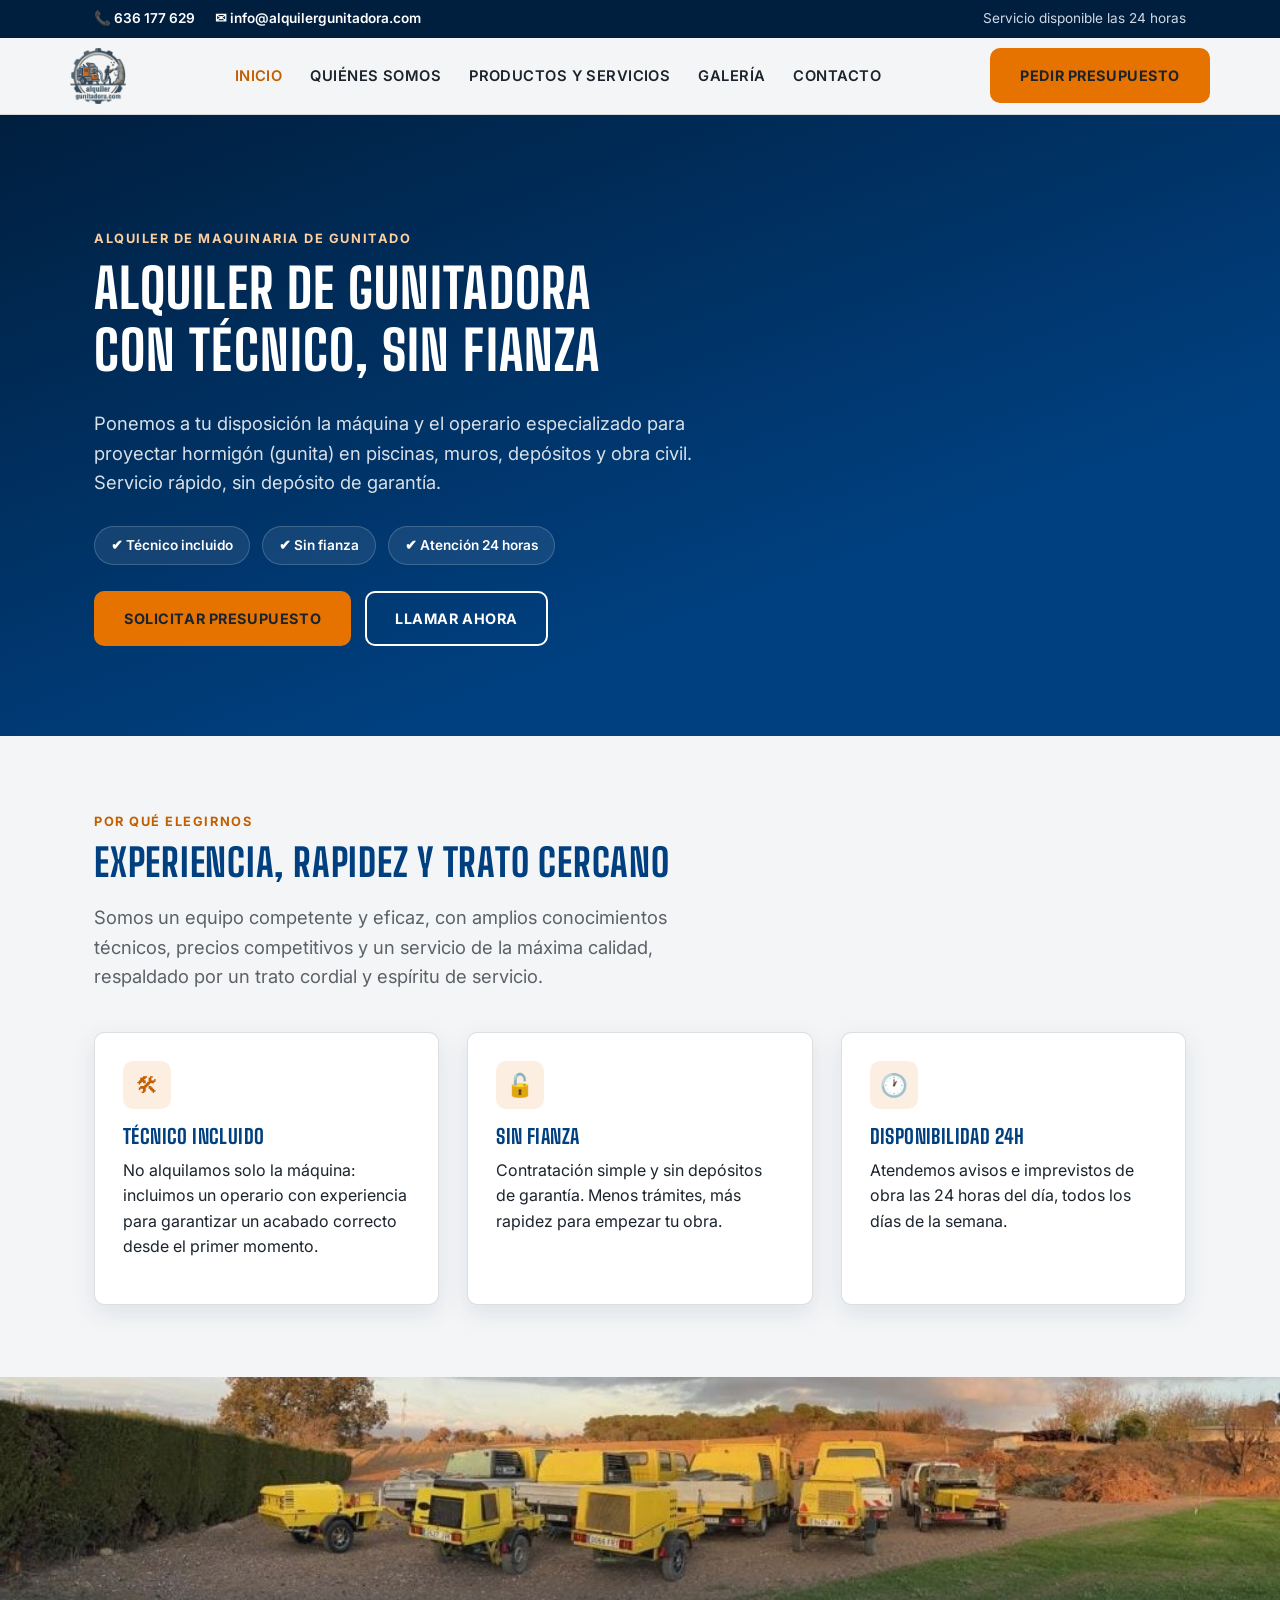
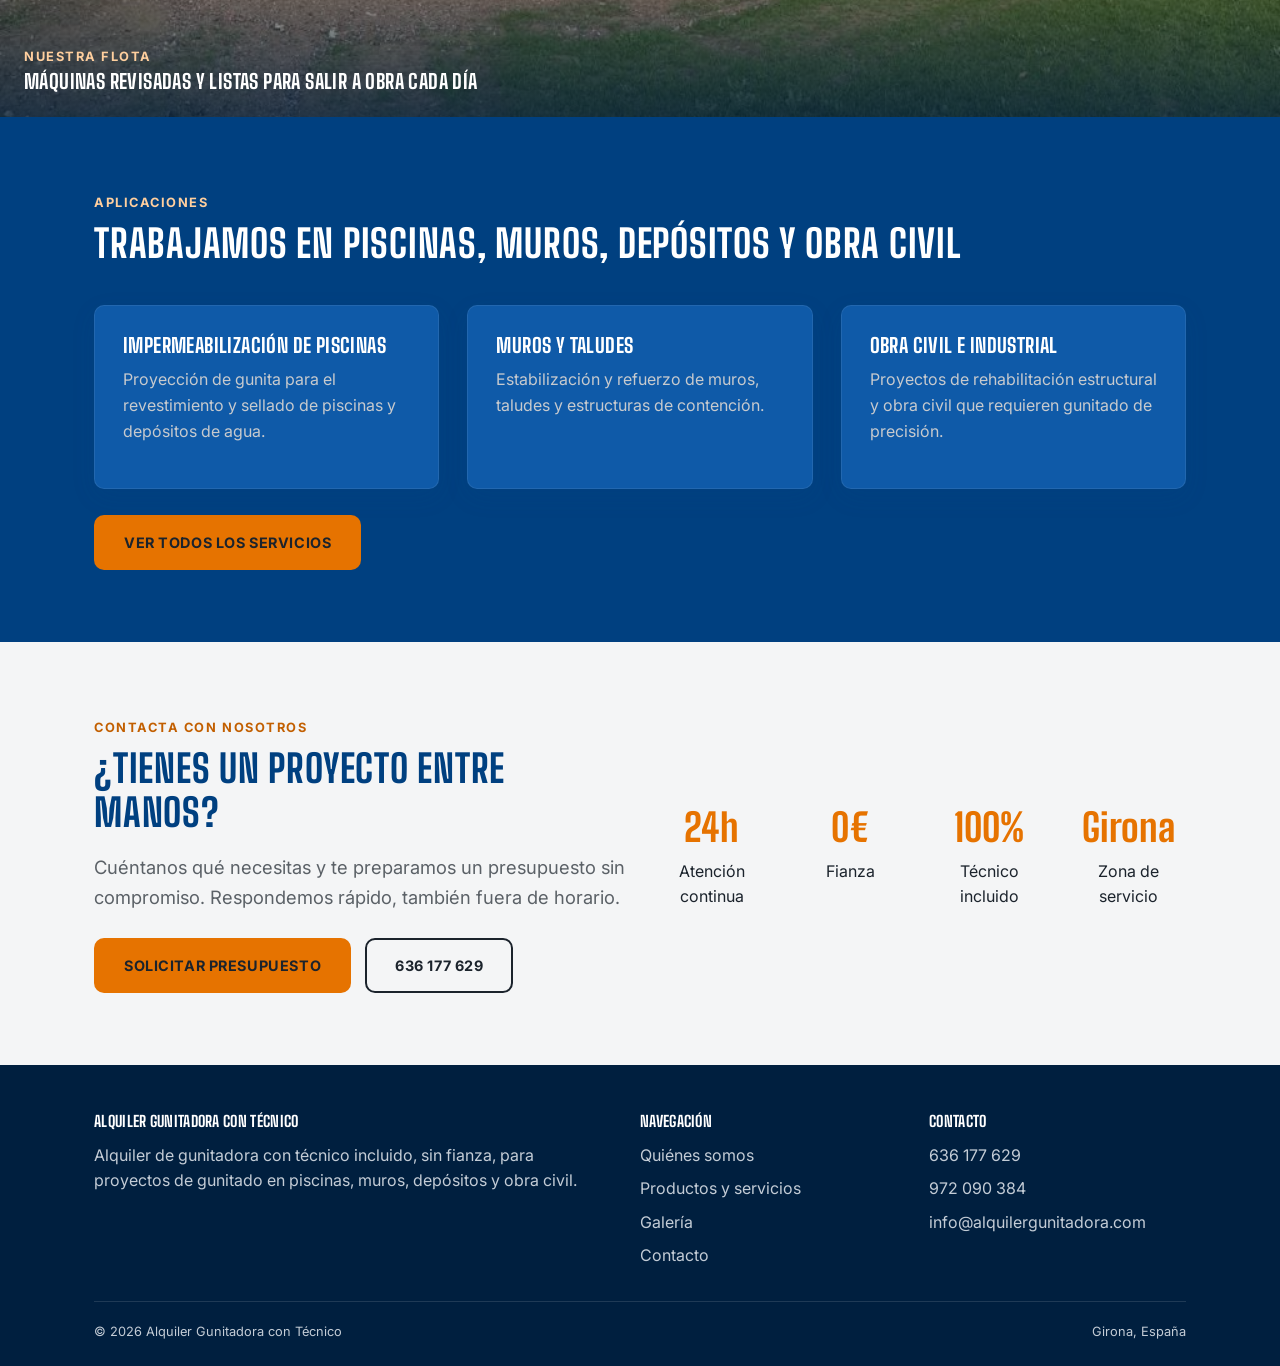
==== index.html @ 249bb33a "Rediseño de marca: paleta industrial, logo real y foto de flota - Nueva paleta (Azul Industrial #004" ====
<!DOCTYPE html>
<html lang="es">
<head>
<meta charset="UTF-8">
<meta name="viewport" content="width=device-width, initial-scale=1.0">
<title>Alquiler Gunitadora con Técnico | Girona</title>
<meta name="description" content="Alquiler de gunitadora con técnico incluido, sin fianza. Servicio disponible las 24 horas en Girona y alrededores. Presupuesto rápido y sin compromiso.">
<link rel="preconnect" href="https://fonts.googleapis.com">
<link href="https://fonts.googleapis.com/css2?family=Big+Shoulders:wght@600;700;800&family=Inter:wght@400;500;600;700&display=swap" rel="stylesheet">
<link rel="icon" type="image/png" sizes="32x32" href="images/favicon-32.png">
<link rel="icon" type="image/png" sizes="16x16" href="images/favicon-16.png">
<link rel="apple-touch-icon" sizes="180x180" href="images/favicon-180.png">
<link rel="stylesheet" href="styles.css">
</head>
<body>

<div class="top-bar">
  <div class="container">
    <div class="top-bar__contact">
      <a href="tel:+34636177629">📞 636 177 629</a>
      <a href="mailto:info@alquilergunitadora.com">✉ info@alquilergunitadora.com</a>
    </div>
    <span>Servicio disponible las 24 horas</span>
  </div>
</div>

<header class="site-header">
  <nav class="nav container">
    <a href="index.html" class="brand">
      <img src="images/logo-tight.png" alt="Alquiler Gunitadora con Técnico" class="brand__logo">
    </a>
    <ul class="nav__links">
      <li><a href="index.html" class="active">Inicio</a></li>
      <li><a href="quienes-somos.html">Quiénes somos</a></li>
      <li><a href="servicios.html">Productos y servicios</a></li>
      <li><a href="galeria.html">Galería</a></li>
      <li><a href="contacto.html">Contacto</a></li>
    </ul>
    <div class="nav__cta">
      <a href="contacto.html" class="btn btn--primary"><span>Pedir presupuesto</span></a>
      <button class="nav__toggle" aria-label="Abrir menú">☰</button>
    </div>
  </nav>
</header>

<section class="hero">
  <div class="container">
    <span class="eyebrow" style="color:#ffcf9e">Alquiler de maquinaria de gunitado</span>
    <h1>Alquiler de gunitadora<br>con técnico, sin fianza</h1>
    <p class="lead">Ponemos a tu disposición la máquina y el operario especializado para proyectar hormigón (gunita) en piscinas, muros, depósitos y obra civil. Servicio rápido, sin depósito de garantía.</p>
    <div class="hero__badges">
      <span class="hero__badge">✔ Técnico incluido</span>
      <span class="hero__badge">✔ Sin fianza</span>
      <span class="hero__badge">✔ Atención 24 horas</span>
    </div>
    <div class="btn-row">
      <a href="contacto.html" class="btn btn--primary">Solicitar presupuesto</a>
      <a href="tel:+34636177629" class="btn btn--outline">Llamar ahora</a>
    </div>
  </div>
</section>

<section class="section">
  <div class="container">
    <span class="eyebrow">Por qué elegirnos</span>
    <h2>Experiencia, rapidez y trato cercano</h2>
    <p class="lead">Somos un equipo competente y eficaz, con amplios conocimientos técnicos, precios competitivos y un servicio de la máxima calidad, respaldado por un trato cordial y espíritu de servicio.</p>
    <div class="grid grid--3" style="margin-top:40px">
      <div class="card reveal">
        <div class="card__icon">🛠</div>
        <h3>Técnico incluido</h3>
        <p>No alquilamos solo la máquina: incluimos un operario con experiencia para garantizar un acabado correcto desde el primer momento.</p>
      </div>
      <div class="card reveal">
        <div class="card__icon">🔓</div>
        <h3>Sin fianza</h3>
        <p>Contratación simple y sin depósitos de garantía. Menos trámites, más rapidez para empezar tu obra.</p>
      </div>
      <div class="card reveal">
        <div class="card__icon">🕐</div>
        <h3>Disponibilidad 24h</h3>
        <p>Atendemos avisos e imprevistos de obra las 24 horas del día, todos los días de la semana.</p>
      </div>
    </div>
  </div>
</section>

<section class="fleet-banner">
  <img src="images/flota-maquinas.jpg" alt="Flota de gunitadoras y equipos de Alquiler Gunitadora con Técnico listos para salir a obra" loading="lazy">
  <div class="fleet-banner__caption">
    <span class="eyebrow">Nuestra flota</span>
    <h3>Máquinas revisadas y listas para salir a obra cada día</h3>
  </div>
</section>

<section class="section section--dark">
  <div class="container">
    <span class="eyebrow" style="color:#ffcf9e">Aplicaciones</span>
    <h2>Trabajamos en piscinas, muros, depósitos y obra civil</h2>
    <div class="grid grid--3" style="margin-top:40px">
      <div class="card reveal" style="background:var(--dark-2); border-color:rgba(255,255,255,0.08)">
        <h3 style="color:#fff">Impermeabilización de piscinas</h3>
        <p style="color:#c7cace">Proyección de gunita para el revestimiento y sellado de piscinas y depósitos de agua.</p>
      </div>
      <div class="card reveal" style="background:var(--dark-2); border-color:rgba(255,255,255,0.08)">
        <h3 style="color:#fff">Muros y taludes</h3>
        <p style="color:#c7cace">Estabilización y refuerzo de muros, taludes y estructuras de contención.</p>
      </div>
      <div class="card reveal" style="background:var(--dark-2); border-color:rgba(255,255,255,0.08)">
        <h3 style="color:#fff">Obra civil e industrial</h3>
        <p style="color:#c7cace">Proyectos de rehabilitación estructural y obra civil que requieren gunitado de precisión.</p>
      </div>
    </div>
    <div class="btn-row">
      <a href="servicios.html" class="btn btn--primary">Ver todos los servicios</a>
    </div>
  </div>
</section>

<section class="section">
  <div class="container">
    <div class="grid grid--2" style="align-items:center">
      <div>
        <span class="eyebrow">Contacta con nosotros</span>
        <h2>¿Tienes un proyecto entre manos?</h2>
        <p class="lead">Cuéntanos qué necesitas y te preparamos un presupuesto sin compromiso. Respondemos rápido, también fuera de horario.</p>
        <div class="btn-row">
          <a href="contacto.html" class="btn btn--primary">Solicitar presupuesto</a>
          <a href="tel:+34636177629" class="btn btn--outline">636 177 629</a>
        </div>
      </div>
      <div class="stats">
        <div><strong>24h</strong>Atención continua</div>
        <div><strong>0€</strong>Fianza</div>
        <div><strong>100%</strong>Técnico incluido</div>
        <div><strong>Girona</strong>Zona de servicio</div>
      </div>
    </div>
  </div>
</section>

<footer class="site-footer">
  <div class="container">
    <div class="footer-grid">
      <div>
        <h4>Alquiler Gunitadora con Técnico</h4>
        <p>Alquiler de gunitadora con técnico incluido, sin fianza, para proyectos de gunitado en piscinas, muros, depósitos y obra civil.</p>
      </div>
      <div>
        <h4>Navegación</h4>
        <ul>
          <li><a href="quienes-somos.html">Quiénes somos</a></li>
          <li><a href="servicios.html">Productos y servicios</a></li>
          <li><a href="galeria.html">Galería</a></li>
          <li><a href="contacto.html">Contacto</a></li>
        </ul>
      </div>
      <div>
        <h4>Contacto</h4>
        <ul>
          <li><a href="tel:+34636177629">636 177 629</a></li>
          <li><a href="tel:+34972090384">972 090 384</a></li>
          <li><a href="mailto:info@alquilergunitadora.com">info@alquilergunitadora.com</a></li>
        </ul>
      </div>
    </div>
    <div class="footer-bottom">
      <span>© <span data-year></span> Alquiler Gunitadora con Técnico</span>
      <span>Girona, España</span>
    </div>
  </div>
</footer>

<script src="script.js"></script>
</body>
</html>
---- styles.css ----
/* Alquiler Gunitadora — estilos base
   Paleta: Azul Industrial #004080, Naranja Maquinaria #E67300, Gris Neutro #A0A0A0 */

:root {
  --navy: #004080;
  --navy-light: #0f5aa8;
  --navy-deep: #001f3f;
  --accent: #E67300;
  --accent-dark: #c25f00;
  --grey: #A0A0A0;
  --bg: #f4f5f6;
  --bg-card: #ffffff;
  --text: #1b232c;
  --text-muted: #5b6167;
  --border: rgba(160, 160, 160, 0.35);
  --radius: 10px;
  --max-width: 1140px;
  --shadow: 0 8px 24px rgba(0, 64, 128, 0.10);

  /* alias de compatibilidad interna */
  --dark: var(--navy);
  --dark-2: var(--navy-light);
}

* { box-sizing: border-box; }

html { scroll-behavior: smooth; }

body {
  margin: 0;
  font-family: "Inter", -apple-system, BlinkMacSystemFont, "Segoe UI", sans-serif;
  background: var(--bg);
  color: var(--text);
  line-height: 1.6;
  -webkit-font-smoothing: antialiased;
}

h1, h2, h3, h4 {
  font-family: "Big Shoulders", "Inter", sans-serif;
  font-weight: 700;
  text-transform: uppercase;
  letter-spacing: 0.02em;
  line-height: 1.15;
  margin: 0 0 0.5em;
  color: var(--navy);
}

h1 { font-size: clamp(2.2rem, 5vw, 3.4rem); }
h2 { font-size: clamp(1.7rem, 3.5vw, 2.4rem); }
h3 { font-size: 1.25rem; }

p { margin: 0 0 1em; color: var(--text); }

a { color: var(--accent-dark); text-decoration: none; }
a:hover { text-decoration: underline; }

img { max-width: 100%; display: block; }

.container {
  max-width: var(--max-width);
  margin: 0 auto;
  padding: 0 24px;
}

.section { padding: 72px 0; }
.section--tight { padding: 48px 0; }
.section--dark { background: var(--navy); color: #fff; }
.section--dark h2, .section--dark h3, .section--dark p { color: #fff; }
.section--alt { background: var(--bg-card); border-top: 1px solid var(--border); border-bottom: 1px solid var(--border); }

.eyebrow {
  display: inline-block;
  color: var(--accent-dark);
  font-weight: 700;
  letter-spacing: 0.12em;
  text-transform: uppercase;
  font-size: 0.8rem;
  margin-bottom: 0.6em;
}

.lead {
  font-size: 1.15rem;
  color: var(--text-muted);
  max-width: 640px;
}

/* Botones */
.btn {
  display: inline-flex;
  align-items: center;
  gap: 8px;
  padding: 14px 28px;
  border-radius: var(--radius);
  font-weight: 700;
  text-transform: uppercase;
  letter-spacing: 0.04em;
  font-size: 0.9rem;
  border: 2px solid transparent;
  cursor: pointer;
  text-decoration: none;
  transition: transform 0.15s ease, box-shadow 0.15s ease, background 0.15s ease;
}
.btn:hover { text-decoration: none; transform: translateY(-1px); }

.btn--primary { background: var(--accent); color: #1b232c; }
.btn--primary:hover { background: var(--accent-dark); color: #fff; }

.btn--outline { background: transparent; border-color: currentColor; color: inherit; }
.btn--outline:hover { background: rgba(255,255,255,0.08); }

.btn-row { display: flex; gap: 14px; flex-wrap: wrap; margin-top: 1.6em; }

/* Header / navegación */
.top-bar {
  background: var(--navy-deep);
  color: #cfd8e2;
  font-size: 0.85rem;
}
.top-bar .container {
  display: flex;
  justify-content: space-between;
  align-items: center;
  padding-top: 8px;
  padding-bottom: 8px;
  flex-wrap: wrap;
  gap: 8px;
}
.top-bar a { color: #fff; font-weight: 600; }
.top-bar__contact { display: flex; gap: 20px; flex-wrap: wrap; }

header.site-header {
  position: sticky;
  top: 0;
  z-index: 50;
  background: rgba(244, 245, 246, 0.96);
  backdrop-filter: blur(6px);
  border-bottom: 1px solid var(--border);
}

.nav {
  display: flex;
  align-items: center;
  justify-content: space-between;
  padding: 10px 0;
}

.brand { display: flex; align-items: center; }
.brand:hover { text-decoration: none; }
.brand__logo {
  height: 56px;
  width: auto;
  display: block;
}

.nav__links {
  display: flex;
  gap: 28px;
  align-items: center;
  list-style: none;
  margin: 0;
  padding: 0;
}
.nav__links a {
  color: var(--text);
  font-weight: 600;
  font-size: 0.92rem;
  text-transform: uppercase;
  letter-spacing: 0.03em;
}
.nav__links a:hover, .nav__links a.active { color: var(--accent-dark); text-decoration: none; }

.nav__cta { display: flex; align-items: center; gap: 12px; }

.nav__toggle {
  display: none;
  border: none;
  background: none;
  font-size: 1.6rem;
  cursor: pointer;
  color: var(--navy);
}

@media (max-width: 860px) {
  .nav__links {
    position: absolute;
    top: 100%;
    left: 0;
    right: 0;
    background: var(--bg);
    flex-direction: column;
    align-items: flex-start;
    gap: 0;
    border-bottom: 1px solid var(--border);
    max-height: 0;
    overflow: hidden;
    transition: max-height 0.25s ease;
  }
  .nav__links.is-open { max-height: 420px; }
  .nav__links li { width: 100%; }
  .nav__links a { display: block; padding: 14px 24px; width: 100%; }
  .nav__toggle { display: block; }
  .brand__logo { height: 46px; }
}

@media (max-width: 480px) {
  .nav__cta .btn span { display: none; }
  .nav__cta .btn::before { content: "📞"; }
}

/* Hero */
.hero {
  position: relative;
  background: linear-gradient(160deg, var(--navy-deep), var(--navy) 70%);
  color: #fff;
  padding: 110px 0 90px;
}
.hero h1 { color: #fff; }
.hero .lead { color: #d8e0e8; }
.hero__badges {
  display: flex;
  gap: 12px;
  flex-wrap: wrap;
  margin-top: 28px;
}
.hero__badge {
  background: rgba(255,255,255,0.08);
  border: 1px solid rgba(255,255,255,0.18);
  padding: 8px 16px;
  border-radius: 999px;
  font-size: 0.85rem;
  font-weight: 600;
}

.page-hero {
  background: var(--navy);
  color: #fff;
  padding: 64px 0;
}
.page-hero h1 { color: #fff; margin-bottom: 0.2em; }
.page-hero p { color: #d8e0e8; margin: 0; }

/* Banner de flota (foto real de máquinas) */
.fleet-banner {
  position: relative;
  overflow: hidden;
}
.fleet-banner img {
  width: 100%;
  height: 340px;
  object-fit: cover;
  object-position: center 65%;
}
.fleet-banner::after {
  content: "";
  position: absolute;
  inset: 0;
  z-index: 1;
  background: linear-gradient(180deg, rgba(0,31,63,0.05) 40%, rgba(0,31,63,0.75));
}
.fleet-banner__caption {
  position: absolute;
  left: 0;
  right: 0;
  bottom: 0;
  z-index: 2;
  padding: 24px;
}
.fleet-banner__caption .eyebrow { color: #ffcf9e; margin-bottom: 0.2em; }
.fleet-banner__caption h3 { color: #fff; margin: 0; }
@media (max-width: 700px) {
  .fleet-banner img { height: 220px; }
}

/* Grids */
.grid {
  display: grid;
  gap: 28px;
}
.grid--3 { grid-template-columns: repeat(3, 1fr); }
.grid--2 { grid-template-columns: repeat(2, 1fr); }
@media (max-width: 860px) {
  .grid--3, .grid--2 { grid-template-columns: 1fr; }
}

.card {
  background: var(--bg-card);
  border: 1px solid var(--border);
  border-radius: var(--radius);
  padding: 28px;
  box-shadow: var(--shadow);
}
.card__icon {
  width: 48px;
  height: 48px;
  border-radius: 10px;
  background: rgba(230, 115, 0, 0.12);
  color: var(--accent-dark);
  display: flex;
  align-items: center;
  justify-content: center;
  font-size: 1.4rem;
  margin-bottom: 16px;
}

.stats {
  display: grid;
  grid-template-columns: repeat(4, 1fr);
  gap: 24px;
  text-align: center;
}
.stats strong {
  display: block;
  font-family: "Big Shoulders", sans-serif;
  font-size: 2.4rem;
  color: var(--accent);
}
@media (max-width: 700px) {
  .stats { grid-template-columns: repeat(2, 1fr); }
}

/* Galería */
.gallery-grid {
  display: grid;
  grid-template-columns: repeat(3, 1fr);
  gap: 16px;
}
.gallery-grid img, .gallery-grid .ph {
  aspect-ratio: 4 / 3;
  object-fit: cover;
  border-radius: var(--radius);
  width: 100%;
  height: 100%;
}
.ph {
  background: linear-gradient(135deg, var(--navy-light), var(--navy-deep));
  color: #cdd9e6;
  display: flex;
  align-items: center;
  justify-content: center;
  font-size: 0.85rem;
  text-align: center;
  padding: 12px;
}
@media (max-width: 700px) {
  .gallery-grid { grid-template-columns: repeat(2, 1fr); }
}

/* Formulario de contacto */
.form-layout {
  display: grid;
  grid-template-columns: 1.1fr 0.9fr;
  gap: 40px;
  align-items: start;
}
@media (max-width: 860px) {
  .form-layout { grid-template-columns: 1fr; }
}

form.contact-form {
  display: grid;
  gap: 16px;
}
.field { display: grid; gap: 6px; }
.field label { font-weight: 600; font-size: 0.9rem; }
.field input, .field textarea {
  width: 100%;
  padding: 12px 14px;
  border-radius: 8px;
  border: 1px solid var(--border);
  font-family: inherit;
  font-size: 1rem;
  background: #fff;
}
.field input:focus, .field textarea:focus {
  outline: 2px solid var(--accent);
  outline-offset: 1px;
}
.field--check { display: flex; align-items: center; gap: 8px; flex-direction: row; }

.contact-info-card {
  background: var(--navy);
  color: #fff;
  border-radius: var(--radius);
  padding: 32px;
}
.contact-info-card h3 { color: #fff; }
.contact-info-card ul { list-style: none; padding: 0; margin: 0; display: grid; gap: 16px; }
.contact-info-card a { color: #fff; }
.contact-info-card li strong { display: block; color: var(--accent); font-size: 0.8rem; text-transform: uppercase; letter-spacing: 0.06em; margin-bottom: 2px; }

/* Footer */
footer.site-footer {
  background: var(--navy-deep);
  color: #c3ccd6;
  padding: 48px 0 24px;
}
.footer-grid {
  display: grid;
  grid-template-columns: 2fr 1fr 1fr;
  gap: 32px;
  margin-bottom: 32px;
}
@media (max-width: 700px) {
  .footer-grid { grid-template-columns: 1fr; }
}
footer.site-footer h4 { color: #fff; font-size: 0.95rem; margin-bottom: 0.8em; }
footer.site-footer p { color: #c3ccd6; }
footer.site-footer a { color: #c3ccd6; }
footer.site-footer ul { list-style: none; padding: 0; margin: 0; display: grid; gap: 8px; }
.footer-bottom {
  border-top: 1px solid rgba(255,255,255,0.12);
  padding-top: 20px;
  font-size: 0.8rem;
  display: flex;
  justify-content: space-between;
  flex-wrap: wrap;
  gap: 8px;
}

.reveal {
  opacity: 0;
  transform: translateY(16px);
  transition: opacity 0.5s ease, transform 0.5s ease;
}
.reveal.is-visible {
  opacity: 1;
  transform: translateY(0);
}
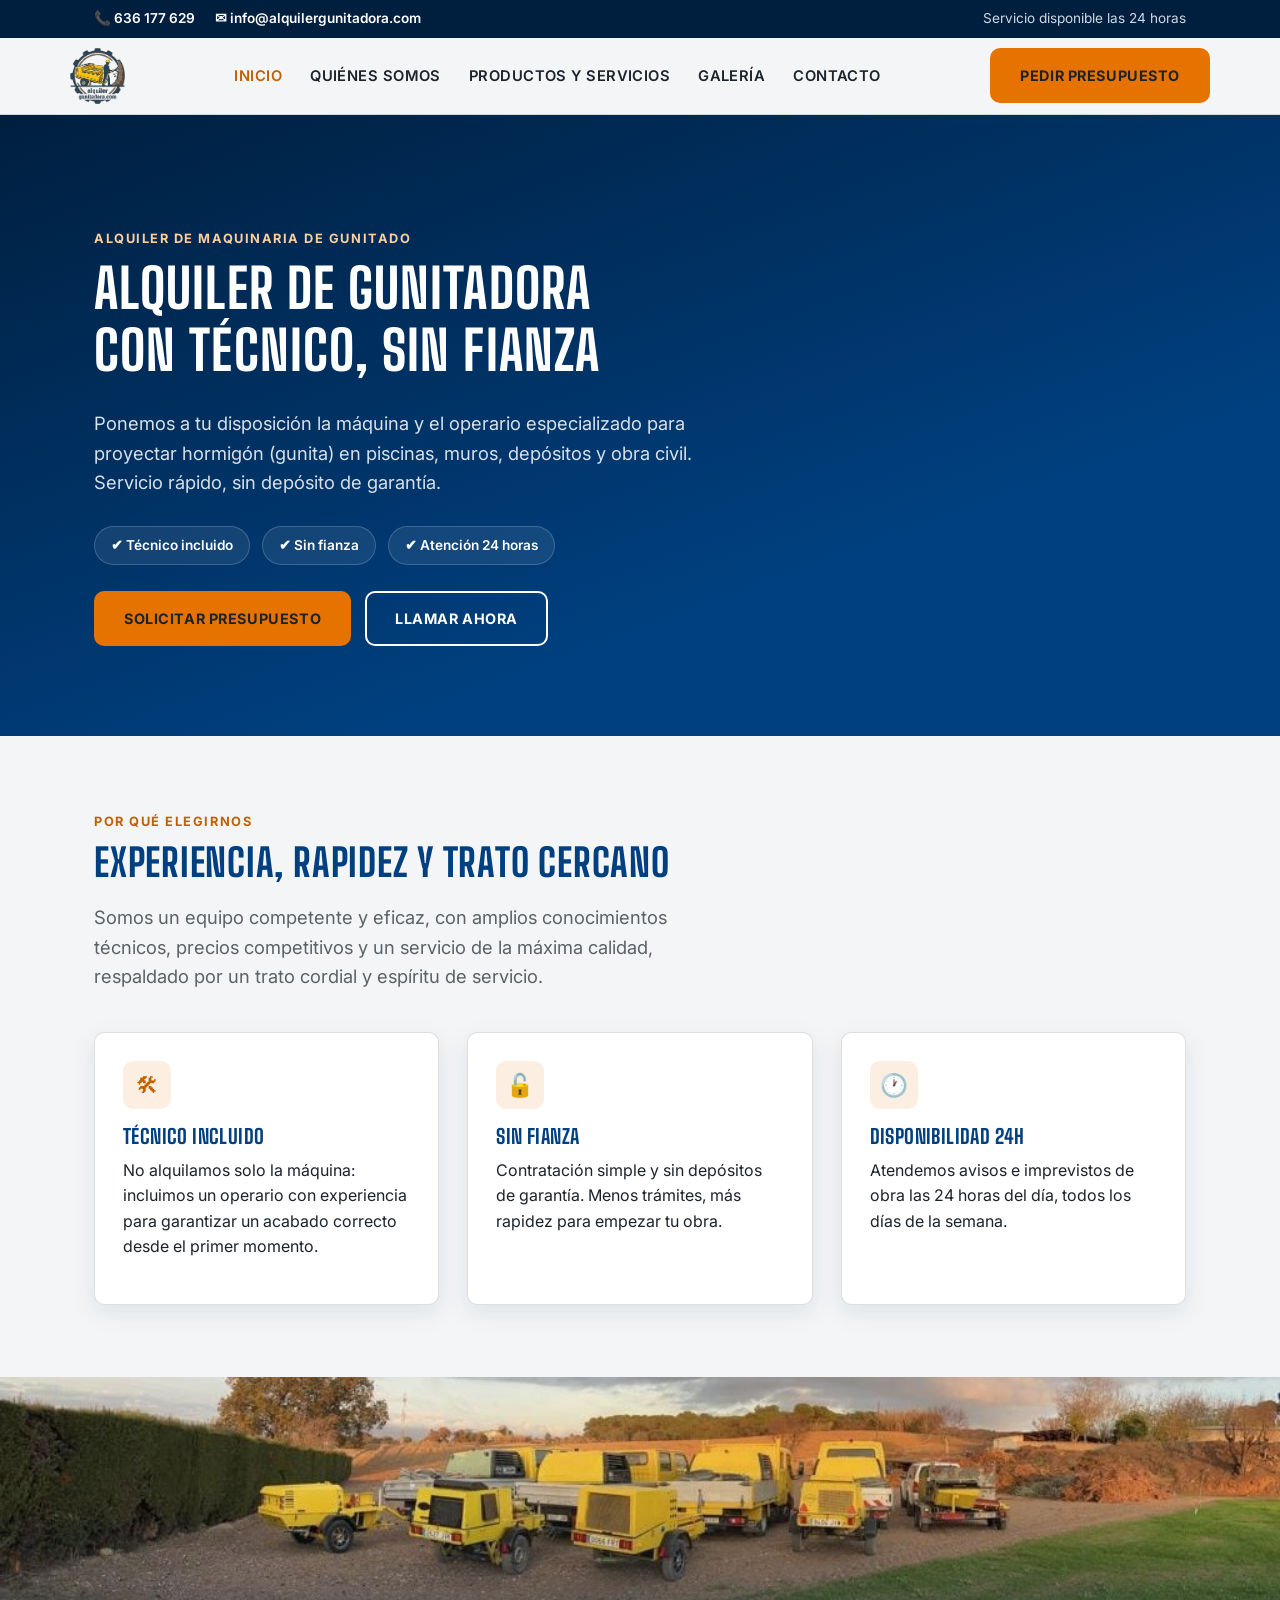
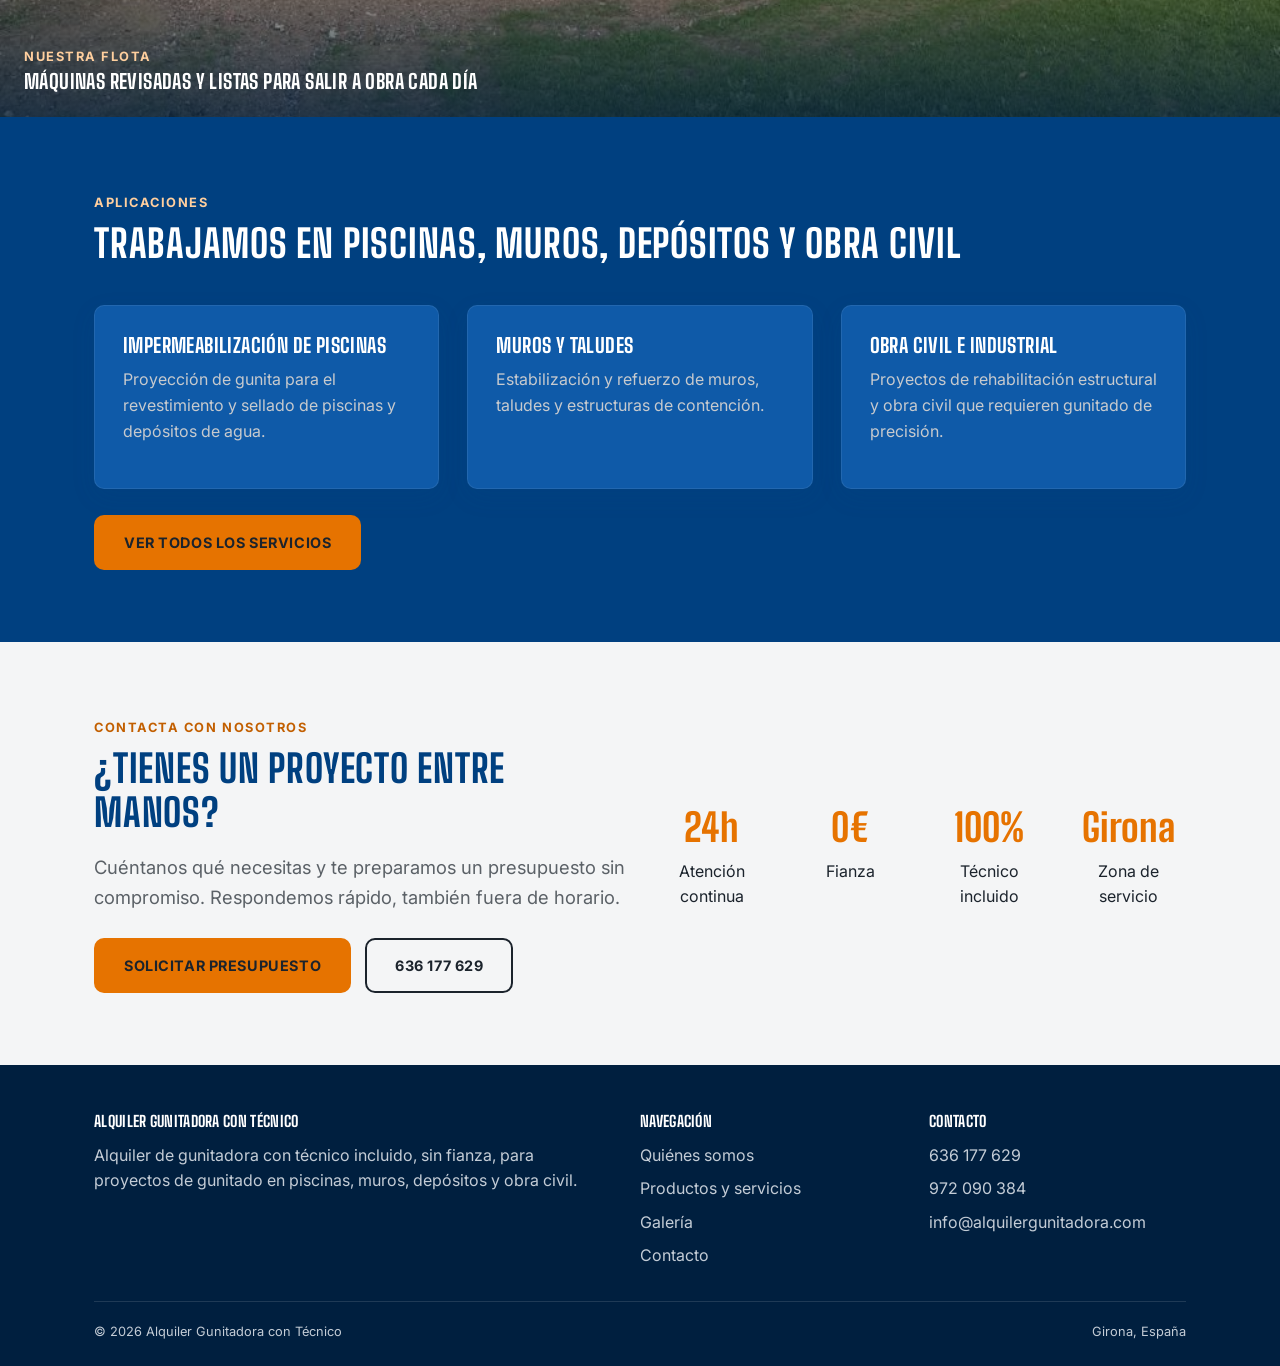
==== commit 2366f2bd: "Actualizar logo al nuevo diseño (logo-nuevo-trans.png) Reemplaza el logo del header/favicons por la " ====
--- a/index.html
+++ b/index.html
@@ -27,7 +27,7 @@
 <header class="site-header">
   <nav class="nav container">
     <a href="index.html" class="brand">
-      <img src="images/logo-tight.png" alt="Alquiler Gunitadora con Técnico" class="brand__logo">
+      <img src="images/logo-nuevo-tight.png" alt="Alquiler Gunitadora con Técnico" class="brand__logo">
     </a>
     <ul class="nav__links">
       <li><a href="index.html" class="active">Inicio</a></li>
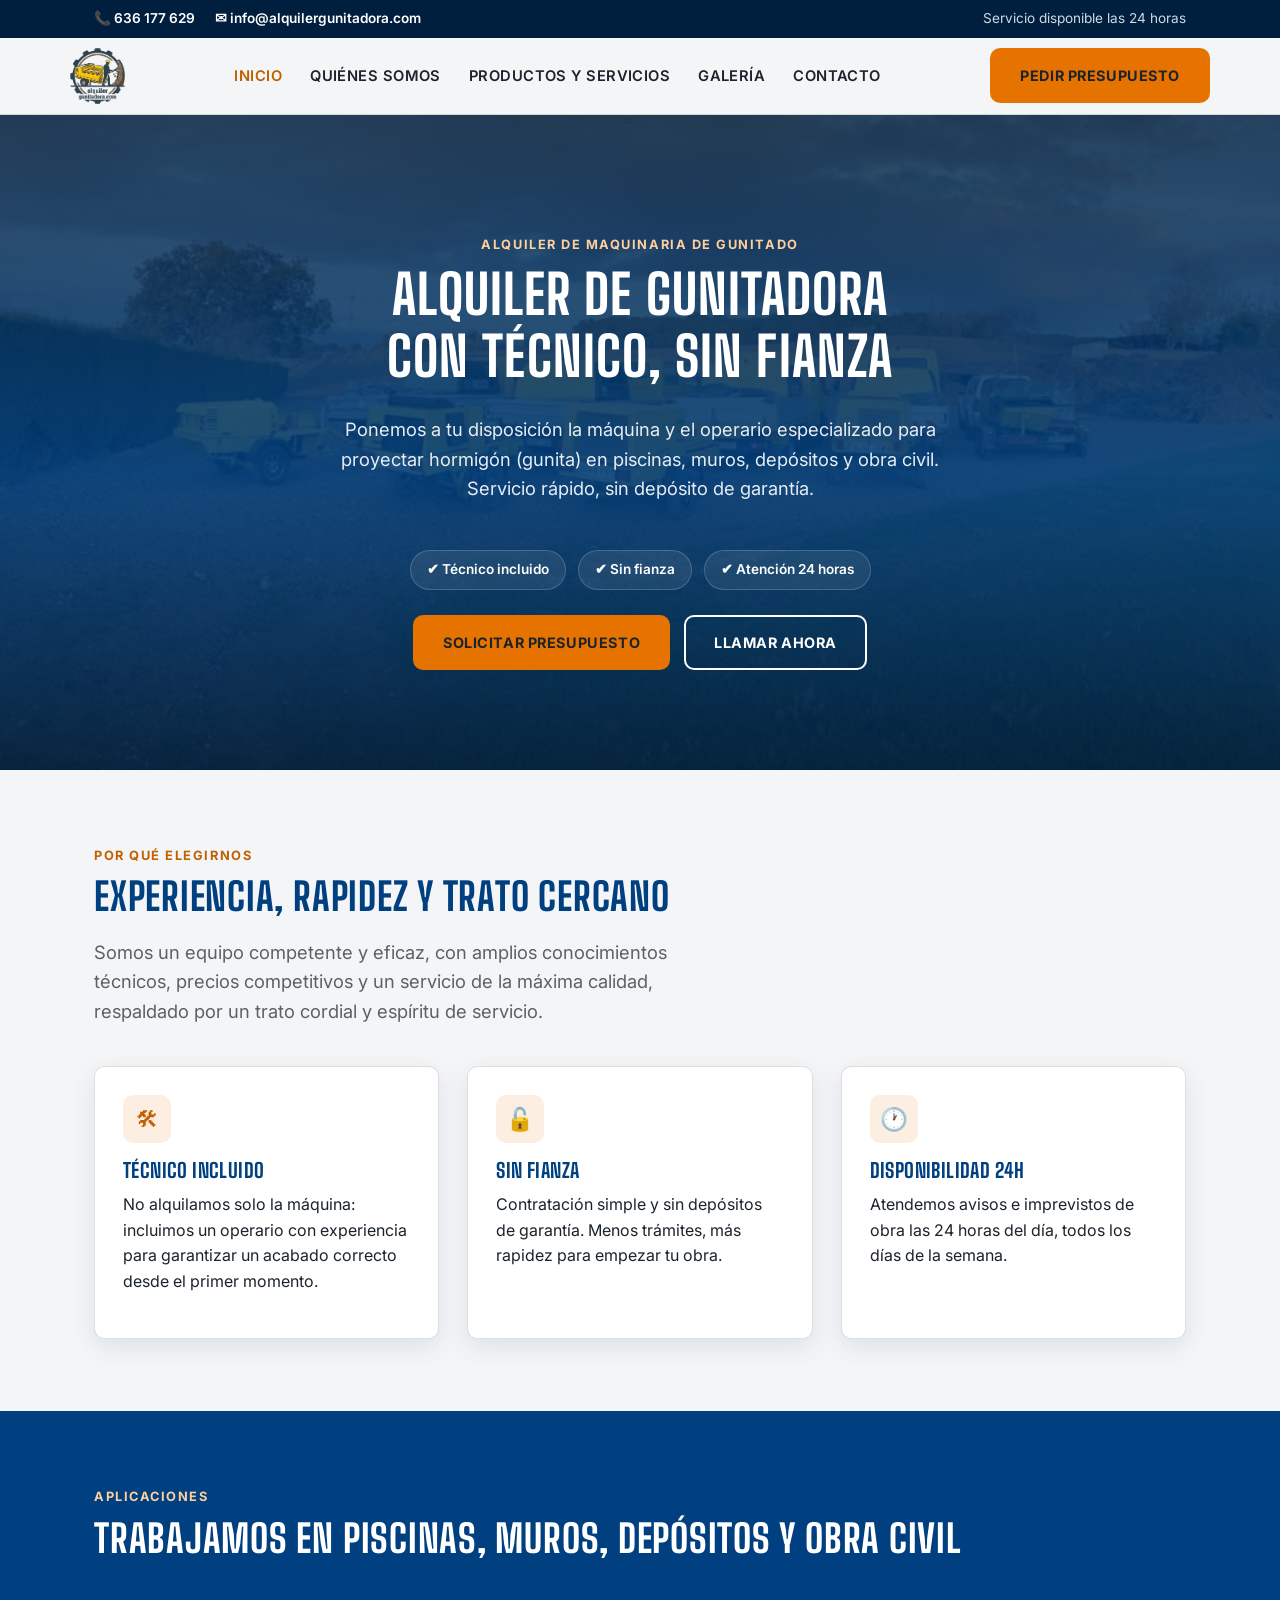
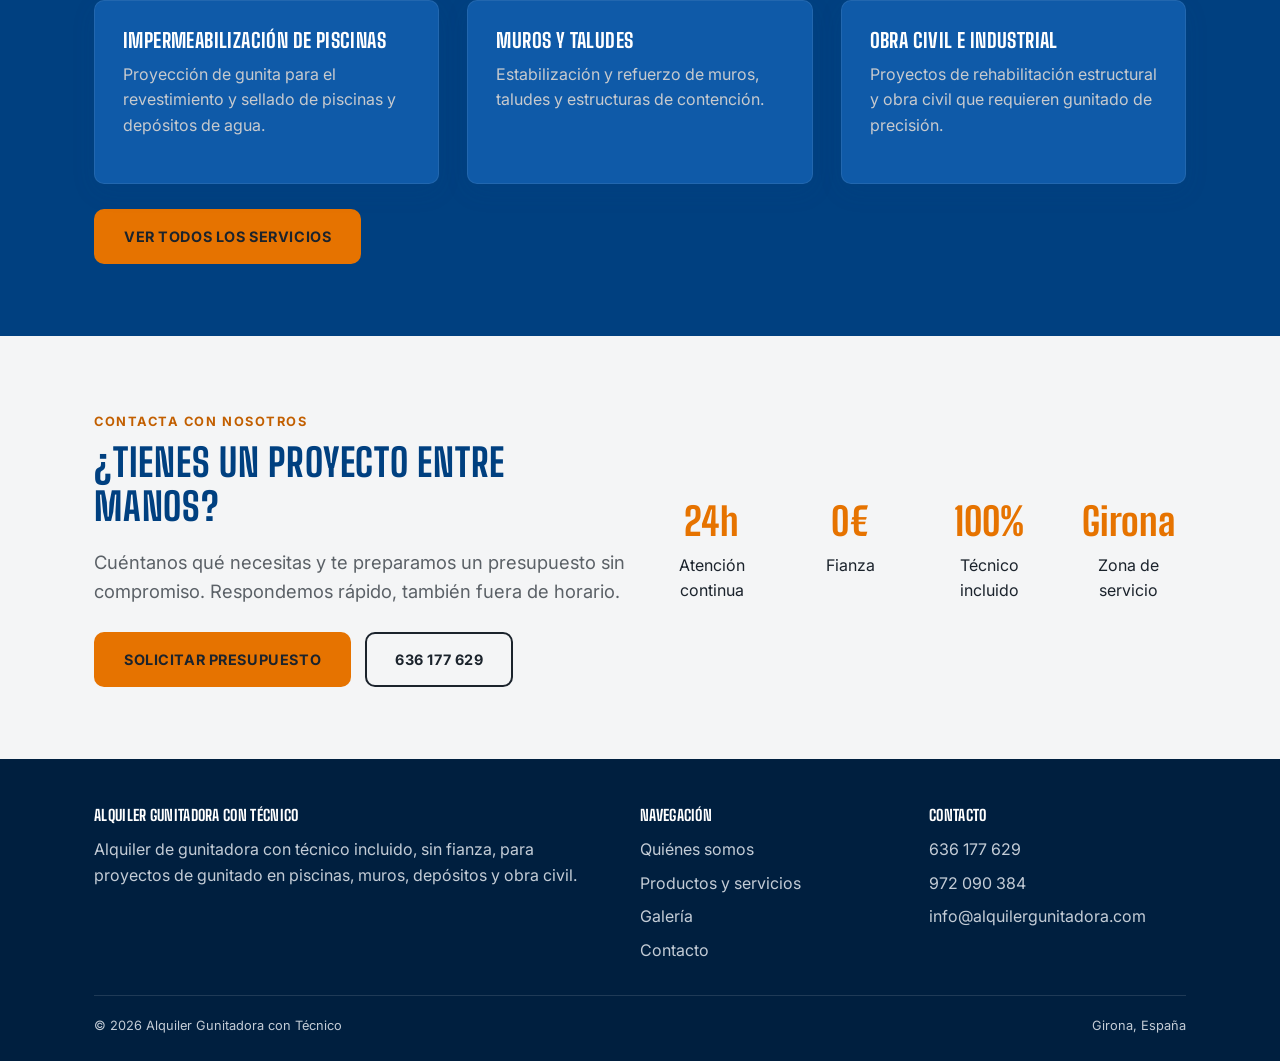
==== commit 64176f6b: "Hero de la home con foto de flota de fondo, texto centrado - La home ya no se siente vacía: el hero " ====
--- a/index.html
+++ b/index.html
@@ -45,17 +45,19 @@
 
 <section class="hero">
   <div class="container">
-    <span class="eyebrow" style="color:#ffcf9e">Alquiler de maquinaria de gunitado</span>
-    <h1>Alquiler de gunitadora<br>con técnico, sin fianza</h1>
-    <p class="lead">Ponemos a tu disposición la máquina y el operario especializado para proyectar hormigón (gunita) en piscinas, muros, depósitos y obra civil. Servicio rápido, sin depósito de garantía.</p>
-    <div class="hero__badges">
-      <span class="hero__badge">✔ Técnico incluido</span>
-      <span class="hero__badge">✔ Sin fianza</span>
-      <span class="hero__badge">✔ Atención 24 horas</span>
-    </div>
-    <div class="btn-row">
-      <a href="contacto.html" class="btn btn--primary">Solicitar presupuesto</a>
-      <a href="tel:+34636177629" class="btn btn--outline">Llamar ahora</a>
+    <div class="hero__inner">
+      <span class="eyebrow" style="color:#ffcf9e">Alquiler de maquinaria de gunitado</span>
+      <h1>Alquiler de gunitadora<br>con técnico, sin fianza</h1>
+      <p class="lead">Ponemos a tu disposición la máquina y el operario especializado para proyectar hormigón (gunita) en piscinas, muros, depósitos y obra civil. Servicio rápido, sin depósito de garantía.</p>
+      <div class="hero__badges">
+        <span class="hero__badge">✔ Técnico incluido</span>
+        <span class="hero__badge">✔ Sin fianza</span>
+        <span class="hero__badge">✔ Atención 24 horas</span>
+      </div>
+      <div class="btn-row">
+        <a href="contacto.html" class="btn btn--primary">Solicitar presupuesto</a>
+        <a href="tel:+34636177629" class="btn btn--outline">Llamar ahora</a>
+      </div>
     </div>
   </div>
 </section>
@@ -82,14 +84,6 @@
         <p>Atendemos avisos e imprevistos de obra las 24 horas del día, todos los días de la semana.</p>
       </div>
     </div>
-  </div>
-</section>
-
-<section class="fleet-banner">
-  <img src="images/flota-maquinas.jpg" alt="Flota de gunitadoras y equipos de Alquiler Gunitadora con Técnico listos para salir a obra" loading="lazy">
-  <div class="fleet-banner__caption">
-    <span class="eyebrow">Nuestra flota</span>
-    <h3>Máquinas revisadas y listas para salir a obra cada día</h3>
   </div>
 </section>
 
--- a/styles.css
+++ b/styles.css
@@ -210,16 +210,42 @@
 /* Hero */
 .hero {
   position: relative;
-  background: linear-gradient(160deg, var(--navy-deep), var(--navy) 70%);
   color: #fff;
-  padding: 110px 0 90px;
+  padding: 120px 0 100px;
+  text-align: center;
+  overflow: hidden;
+  min-height: 560px;
+  display: flex;
+  align-items: center;
+}
+.hero::before {
+  content: "";
+  position: absolute;
+  inset: 0;
+  background: url("images/flota-maquinas.jpg") center 60%/cover no-repeat;
+}
+.hero::after {
+  content: "";
+  position: absolute;
+  inset: 0;
+  background: linear-gradient(180deg, rgba(0,31,63,0.80), rgba(0,64,128,0.88) 55%, rgba(0,31,63,0.92));
+}
+.hero .container { position: relative; z-index: 2; }
+.hero__inner {
+  max-width: 720px;
+  margin: 0 auto;
+  display: flex;
+  flex-direction: column;
+  align-items: center;
 }
 .hero h1 { color: #fff; }
-.hero .lead { color: #d8e0e8; }
+.hero .lead { color: #e6ecf2; margin-left: auto; margin-right: auto; }
+.hero .btn-row { justify-content: center; }
 .hero__badges {
   display: flex;
   gap: 12px;
   flex-wrap: wrap;
+  justify-content: center;
   margin-top: 28px;
 }
 .hero__badge {
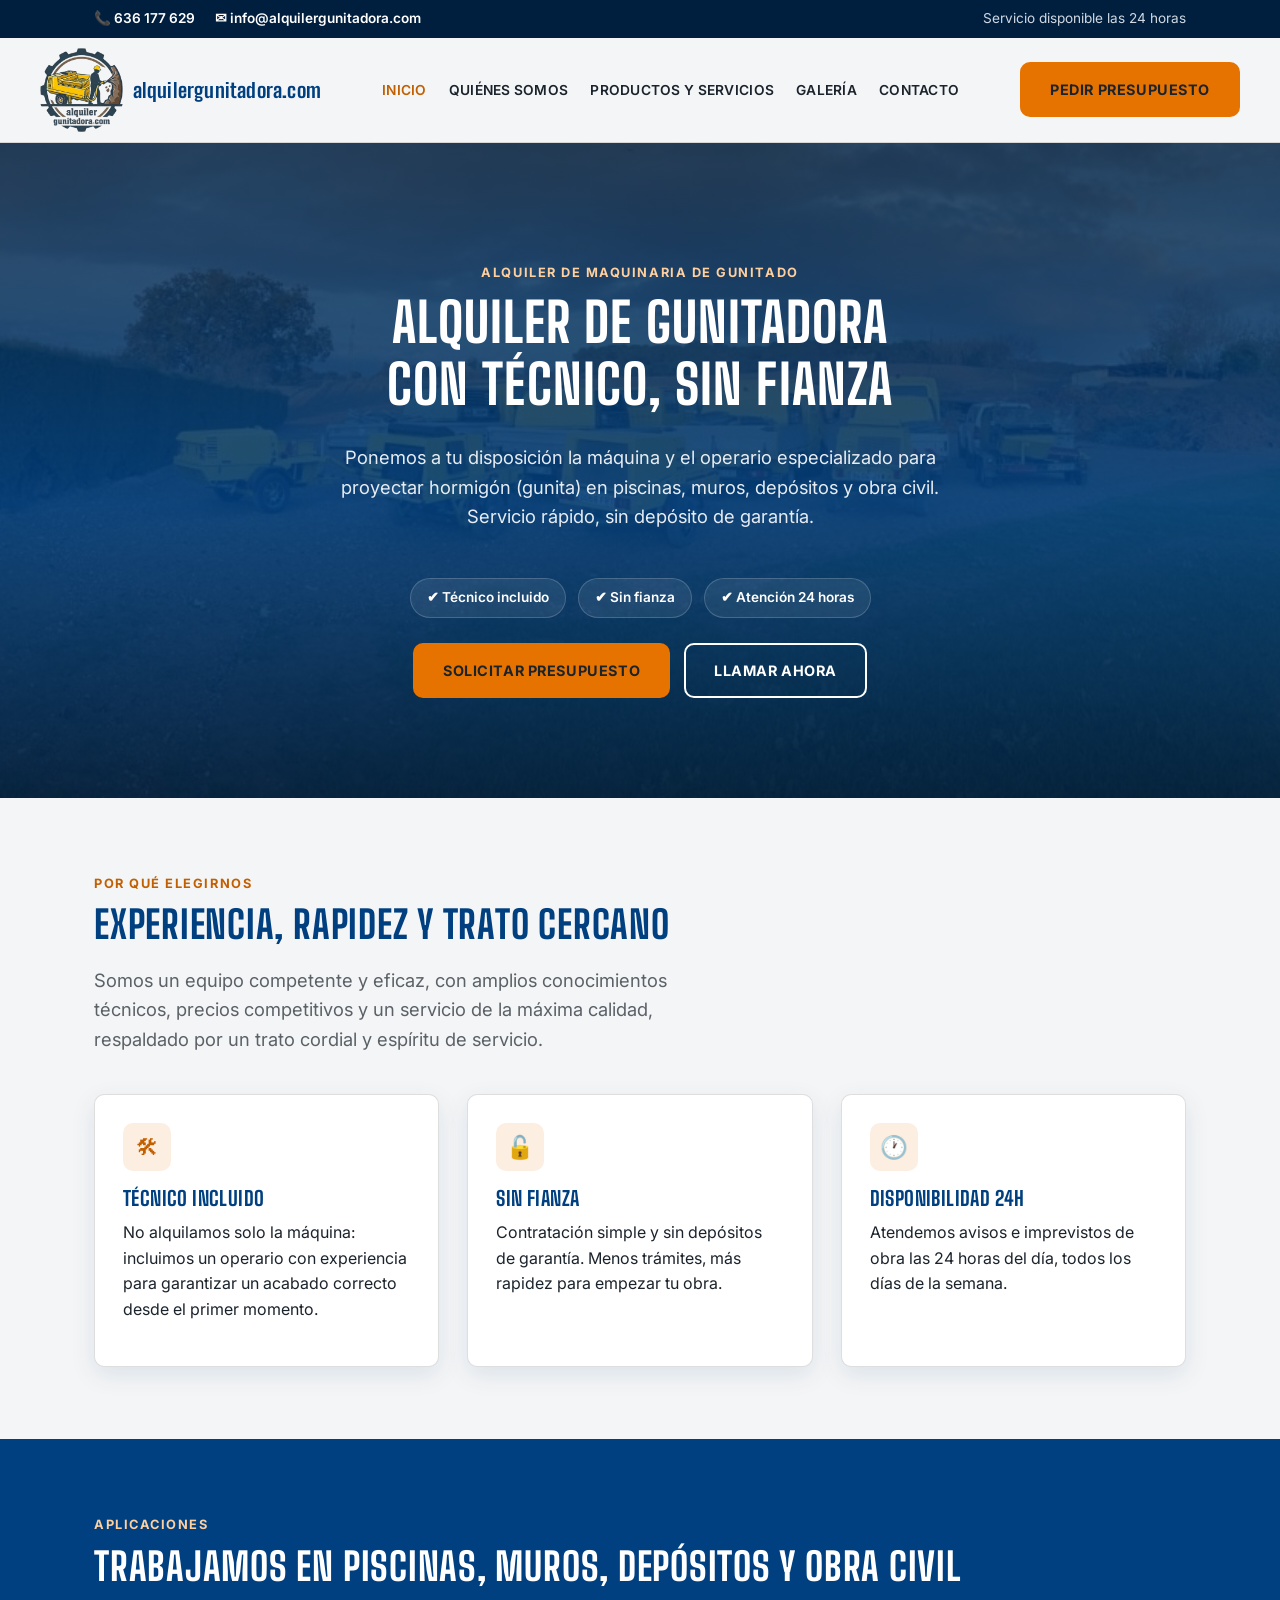
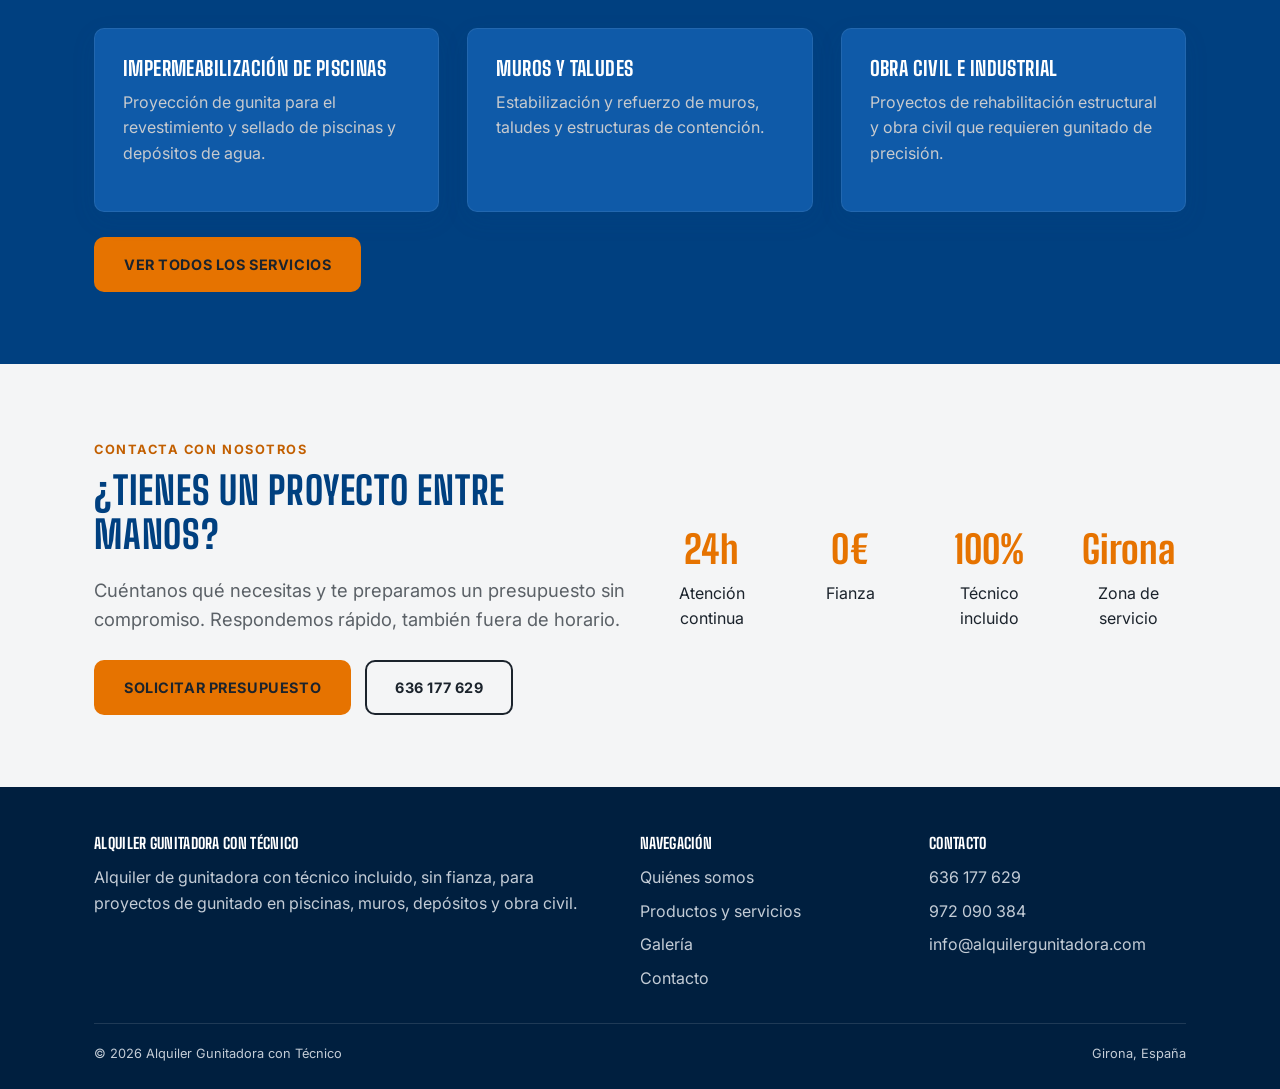
==== commit 8c8f798e: "Añadir texto de marca junto al logo en el header El header en móvil se veía vacío con solo el logo. " ====
--- a/index.html
+++ b/index.html
@@ -28,6 +28,7 @@
   <nav class="nav container">
     <a href="index.html" class="brand">
       <img src="images/logo-nuevo-tight.png" alt="Alquiler Gunitadora con Técnico" class="brand__logo">
+      <span class="brand__name">alquilergunitadora.com</span>
     </a>
     <ul class="nav__links">
       <li><a href="index.html" class="active">Inicio</a></li>
--- a/styles.css
+++ b/styles.css
@@ -144,17 +144,27 @@
   padding: 10px 0;
 }
 
-.brand { display: flex; align-items: center; }
+.brand { display: flex; align-items: center; gap: 10px; }
 .brand:hover { text-decoration: none; }
 .brand__logo {
-  height: 56px;
+  height: 84px;
   width: auto;
   display: block;
+  flex-shrink: 0;
+}
+.brand__name {
+  font-family: "Big Shoulders", sans-serif;
+  font-weight: 700;
+  font-size: 1.25rem;
+  line-height: 1;
+  color: var(--navy);
+  letter-spacing: 0.01em;
+  white-space: nowrap;
 }
 
 .nav__links {
   display: flex;
-  gap: 28px;
+  gap: 22px;
   align-items: center;
   list-style: none;
   margin: 0;
@@ -163,9 +173,9 @@
 .nav__links a {
   color: var(--text);
   font-weight: 600;
-  font-size: 0.92rem;
+  font-size: 0.86rem;
   text-transform: uppercase;
-  letter-spacing: 0.03em;
+  letter-spacing: 0.02em;
 }
 .nav__links a:hover, .nav__links a.active { color: var(--accent-dark); text-decoration: none; }
 
@@ -180,7 +190,9 @@
   color: var(--navy);
 }
 
-@media (max-width: 860px) {
+.site-header .nav.container { max-width: 1200px; }
+
+@media (max-width: 1140px) {
   .nav__links {
     position: absolute;
     top: 100%;
@@ -197,9 +209,10 @@
   }
   .nav__links.is-open { max-height: 420px; }
   .nav__links li { width: 100%; }
-  .nav__links a { display: block; padding: 14px 24px; width: 100%; }
+  .nav__links a { display: block; padding: 14px 24px; width: 100%; font-size: 0.92rem; }
   .nav__toggle { display: block; }
-  .brand__logo { height: 46px; }
+  .brand__logo { height: 69px; }
+  .brand__name { font-size: 1.05rem; }
 }
 
 @media (max-width: 480px) {
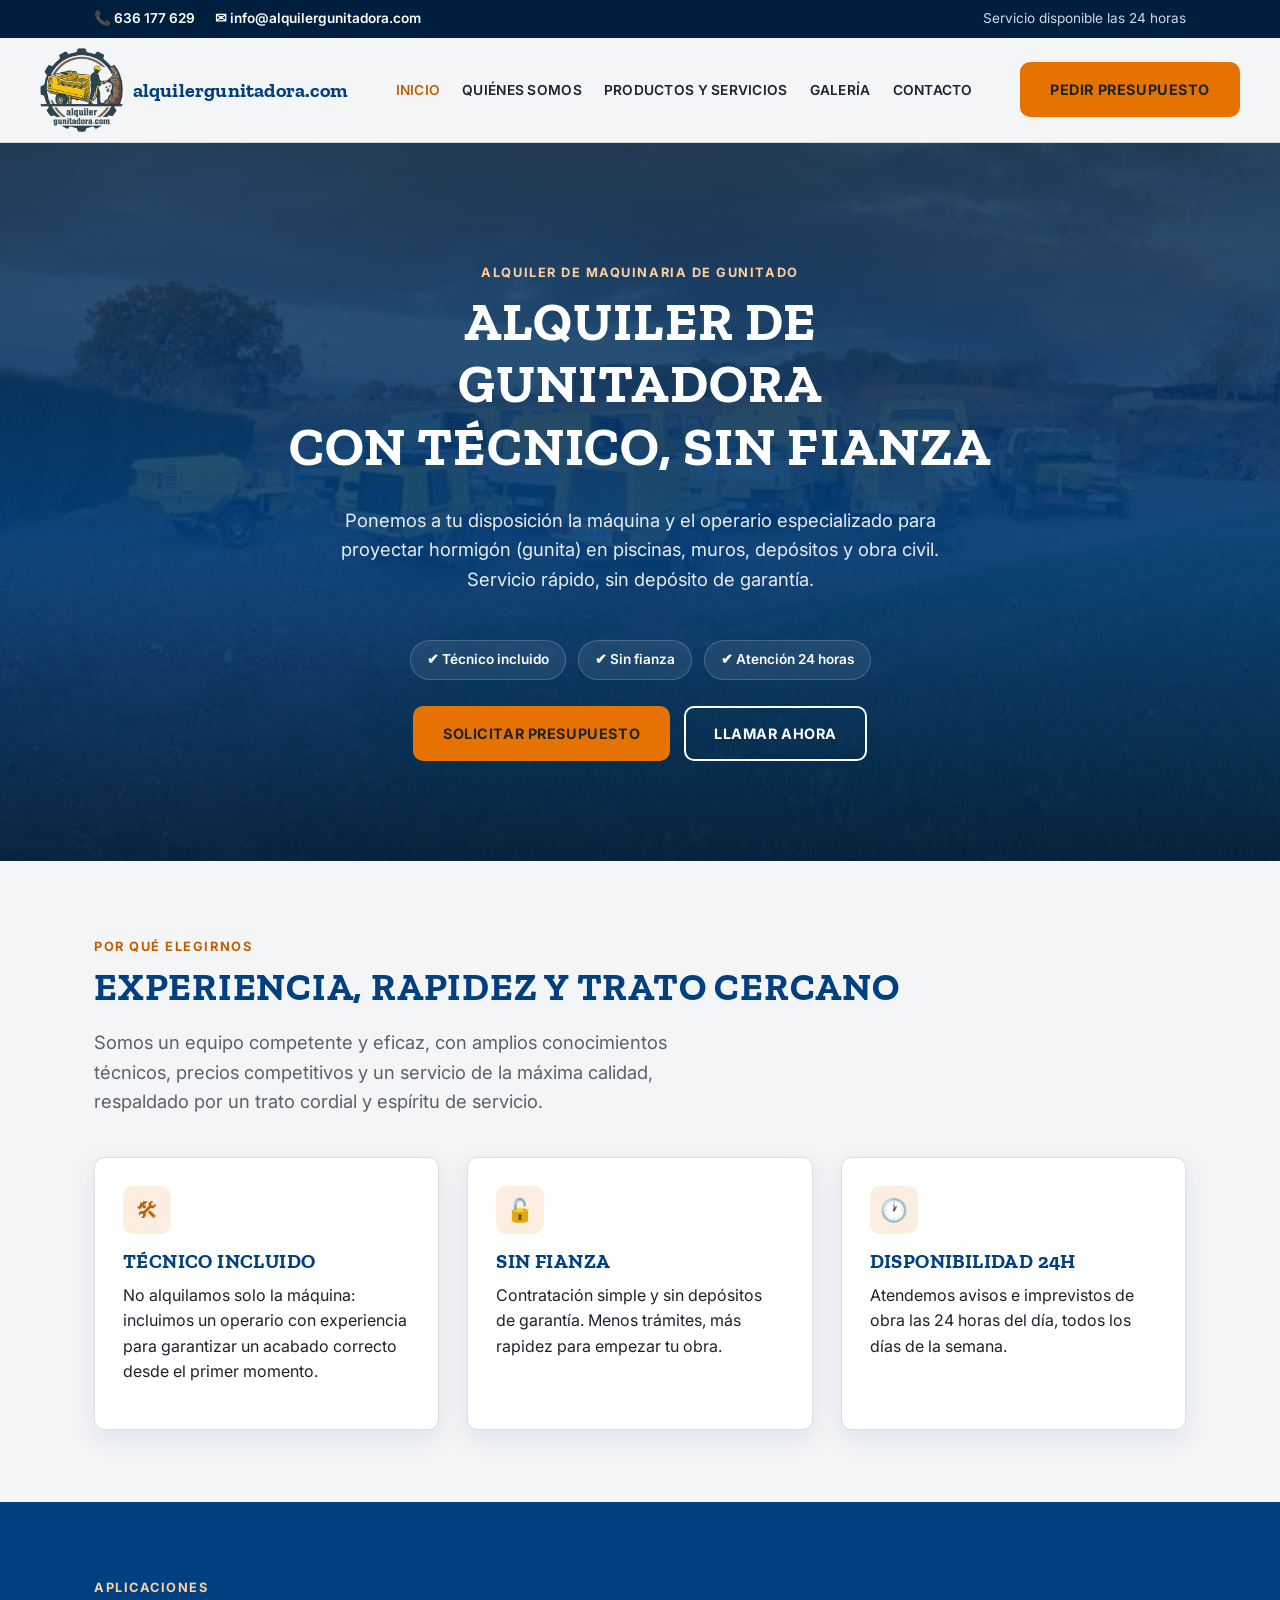
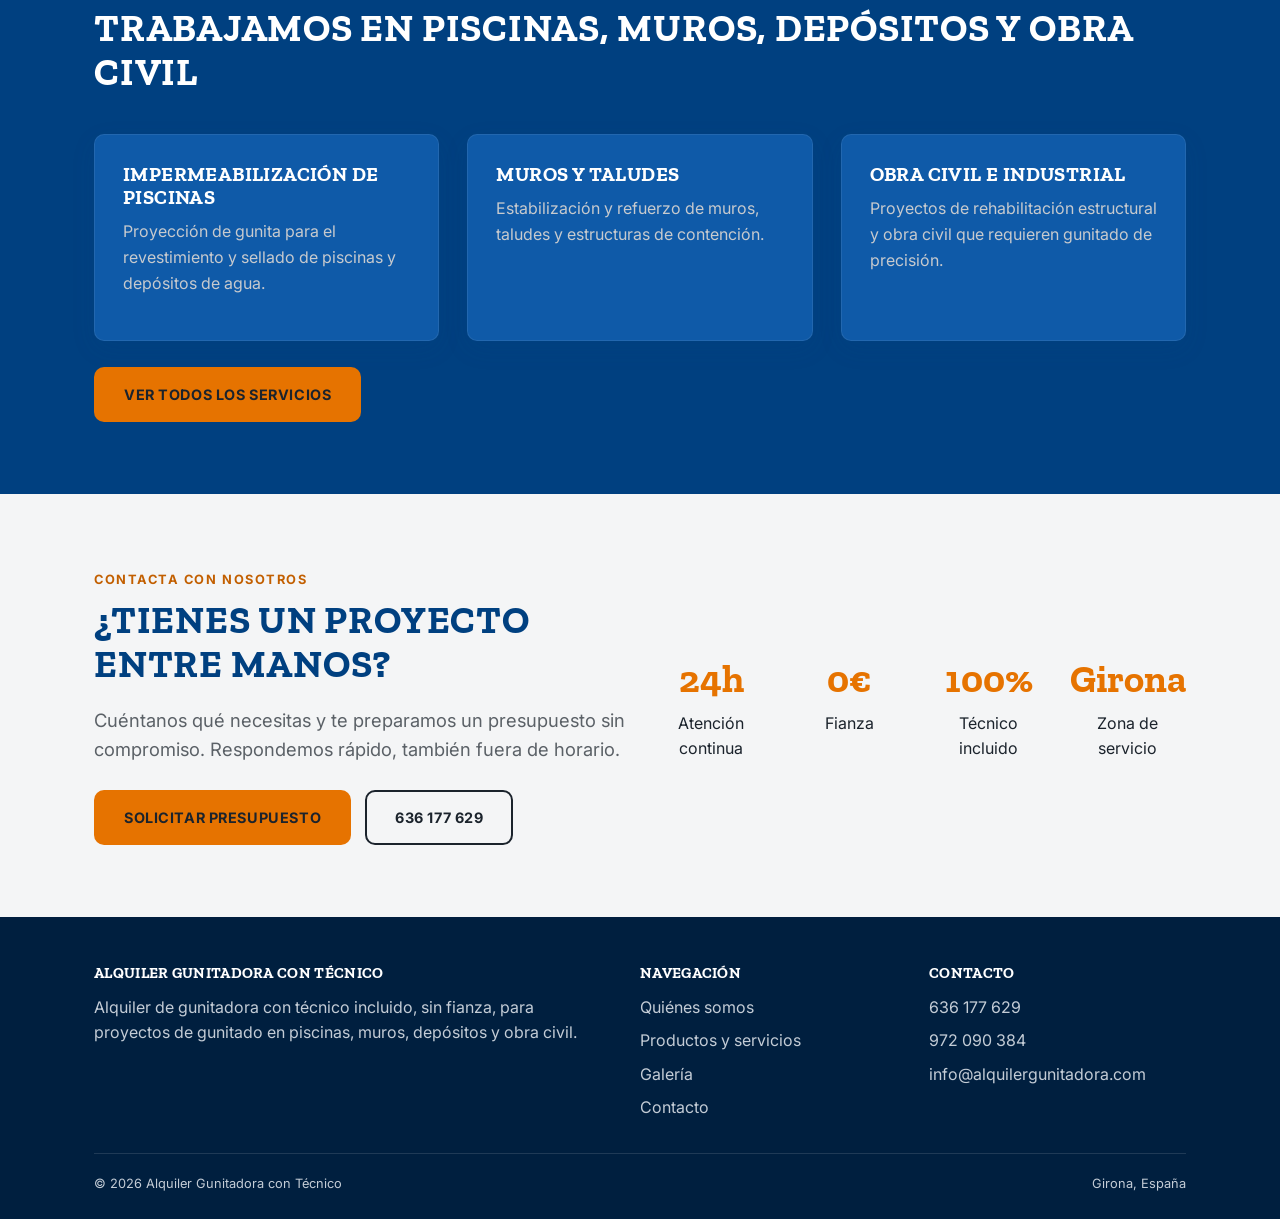
==== commit 2e042e3f: "Cambiar tipografía de títulos a Zilla Slab Sustituye Big Shoulders (display condensado, sin serifas)" ====
--- a/index.html
+++ b/index.html
@@ -6,7 +6,7 @@
 <title>Alquiler Gunitadora con Técnico | Girona</title>
 <meta name="description" content="Alquiler de gunitadora con técnico incluido, sin fianza. Servicio disponible las 24 horas en Girona y alrededores. Presupuesto rápido y sin compromiso.">
 <link rel="preconnect" href="https://fonts.googleapis.com">
-<link href="https://fonts.googleapis.com/css2?family=Big+Shoulders:wght@600;700;800&family=Inter:wght@400;500;600;700&display=swap" rel="stylesheet">
+<link href="https://fonts.googleapis.com/css2?family=Zilla+Slab:wght@600;700&family=Inter:wght@400;500;600;700&display=swap" rel="stylesheet">
 <link rel="icon" type="image/png" sizes="32x32" href="images/favicon-32.png">
 <link rel="icon" type="image/png" sizes="16x16" href="images/favicon-16.png">
 <link rel="apple-touch-icon" sizes="180x180" href="images/favicon-180.png">
--- a/styles.css
+++ b/styles.css
@@ -36,7 +36,7 @@
 }
 
 h1, h2, h3, h4 {
-  font-family: "Big Shoulders", "Inter", sans-serif;
+  font-family: "Zilla Slab", "Inter", sans-serif;
   font-weight: 700;
   text-transform: uppercase;
   letter-spacing: 0.02em;
@@ -153,7 +153,7 @@
   flex-shrink: 0;
 }
 .brand__name {
-  font-family: "Big Shoulders", sans-serif;
+  font-family: "Zilla Slab", sans-serif;
   font-weight: 700;
   font-size: 1.25rem;
   line-height: 1;
@@ -211,8 +211,14 @@
   .nav__links li { width: 100%; }
   .nav__links a { display: block; padding: 14px 24px; width: 100%; font-size: 0.92rem; }
   .nav__toggle { display: block; }
+  .brand { min-width: 0; flex: 1 1 auto; overflow: hidden; margin-right: 8px; }
   .brand__logo { height: 69px; }
-  .brand__name { font-size: 1.05rem; }
+  .brand__name {
+    font-size: 0.95rem;
+    min-width: 0;
+    overflow: hidden;
+    text-overflow: ellipsis;
+  }
 }
 
 @media (max-width: 480px) {
@@ -349,7 +355,7 @@
 }
 .stats strong {
   display: block;
-  font-family: "Big Shoulders", sans-serif;
+  font-family: "Zilla Slab", sans-serif;
   font-size: 2.4rem;
   color: var(--accent);
 }
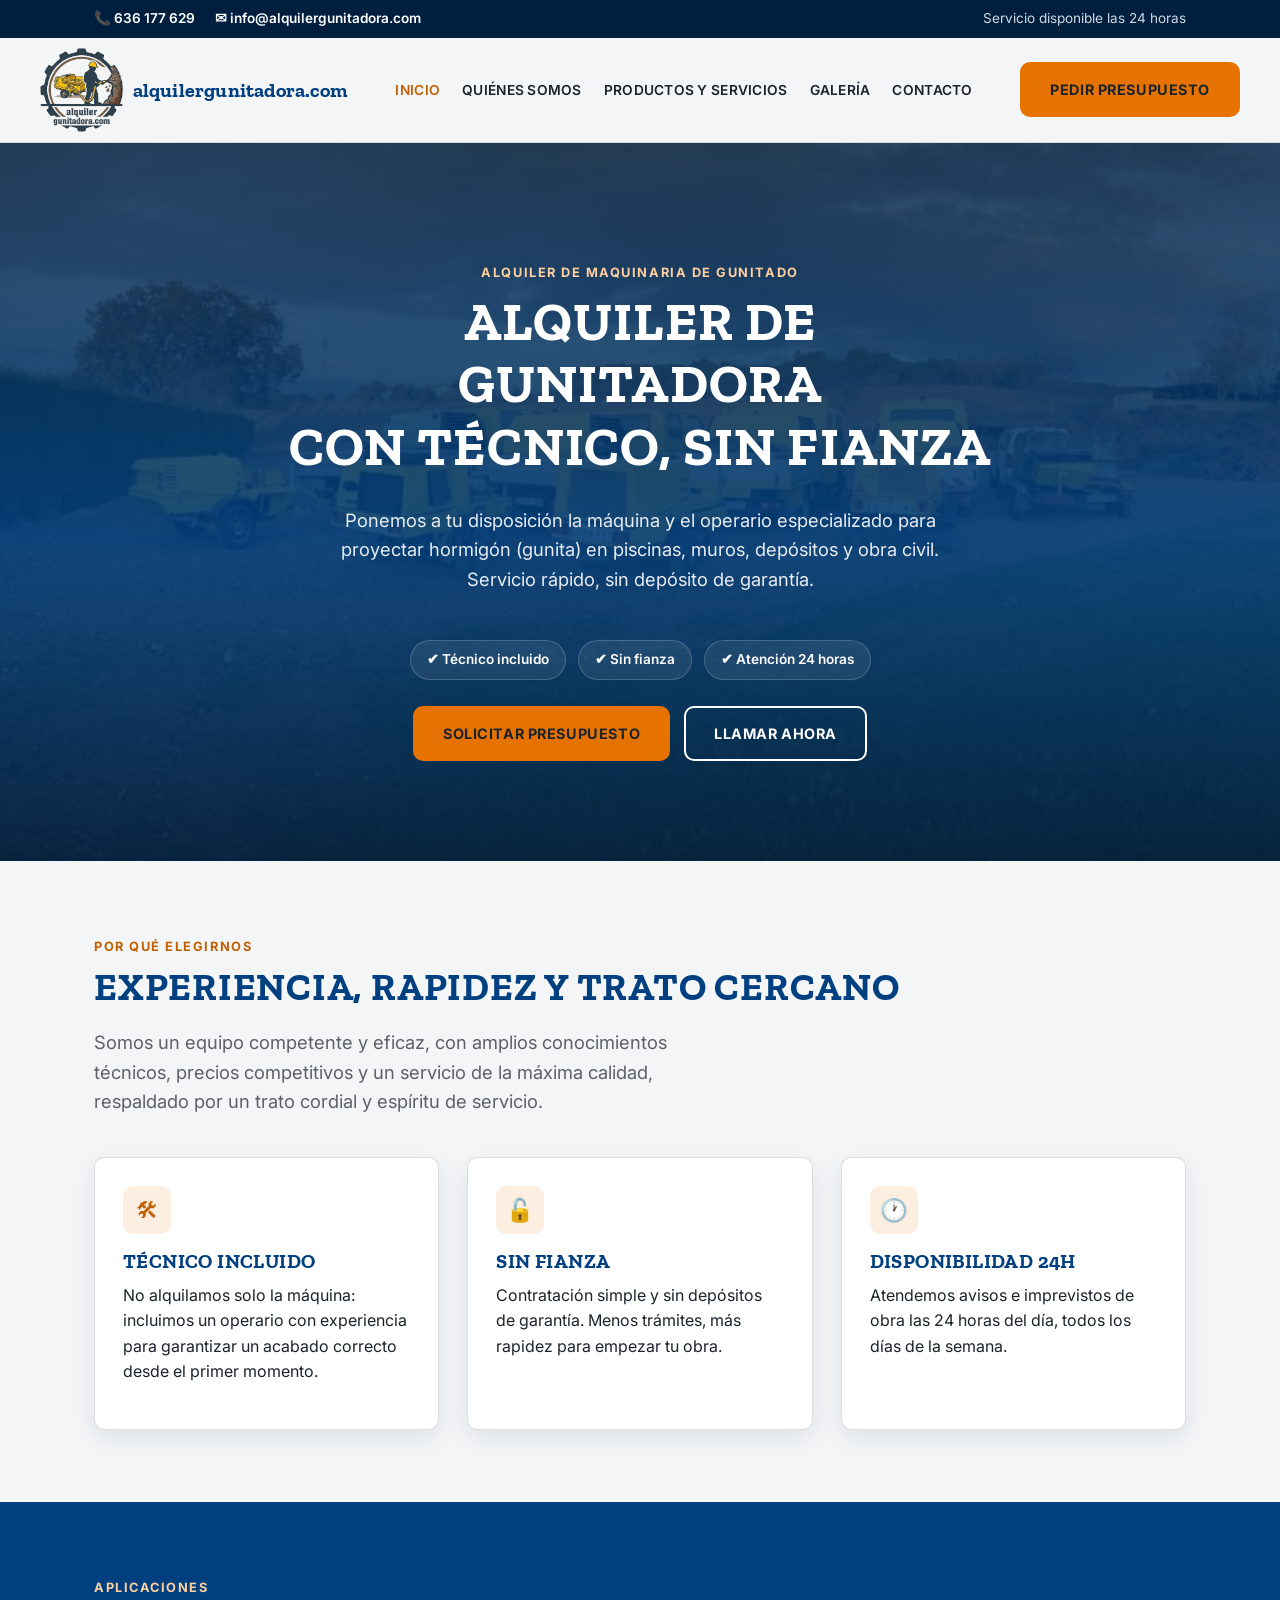
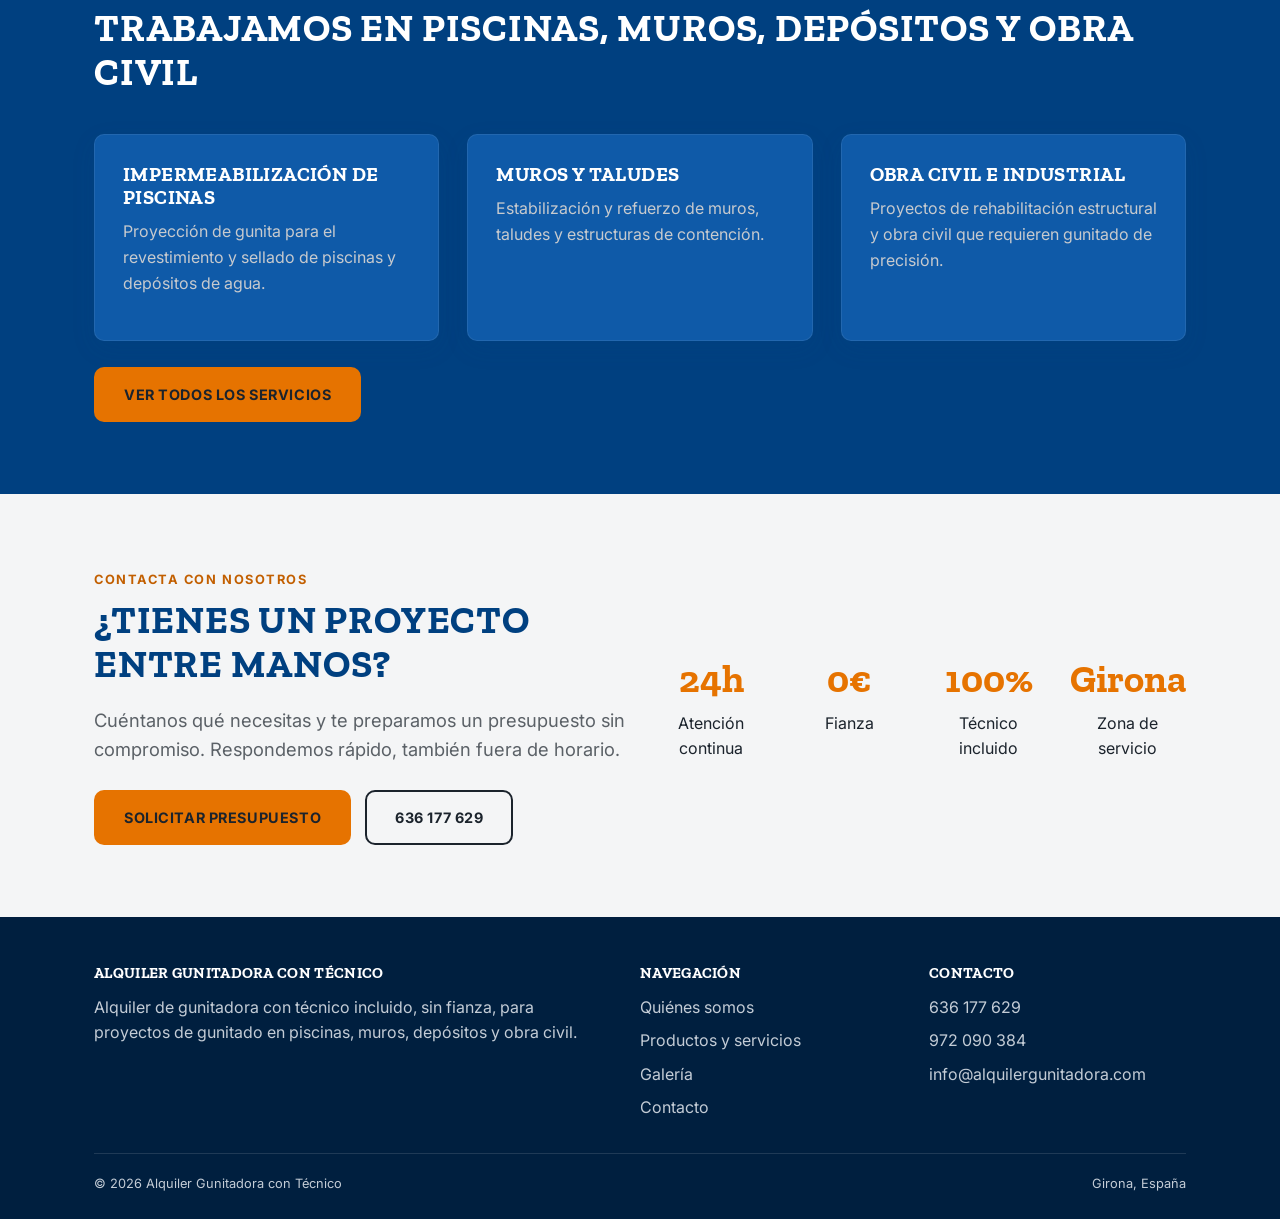
==== commit c558536d: "Actualizar al logo más reciente (logo5-fondo-trans.png) Reemplaza el logo del header/favicons por la" ====
--- a/index.html
+++ b/index.html
@@ -27,7 +27,7 @@
 <header class="site-header">
   <nav class="nav container">
     <a href="index.html" class="brand">
-      <img src="images/logo-nuevo-tight.png" alt="Alquiler Gunitadora con Técnico" class="brand__logo">
+      <img src="images/logo5-tight.png" alt="Alquiler Gunitadora con Técnico" class="brand__logo">
       <span class="brand__name">alquilergunitadora.com</span>
     </a>
     <ul class="nav__links">
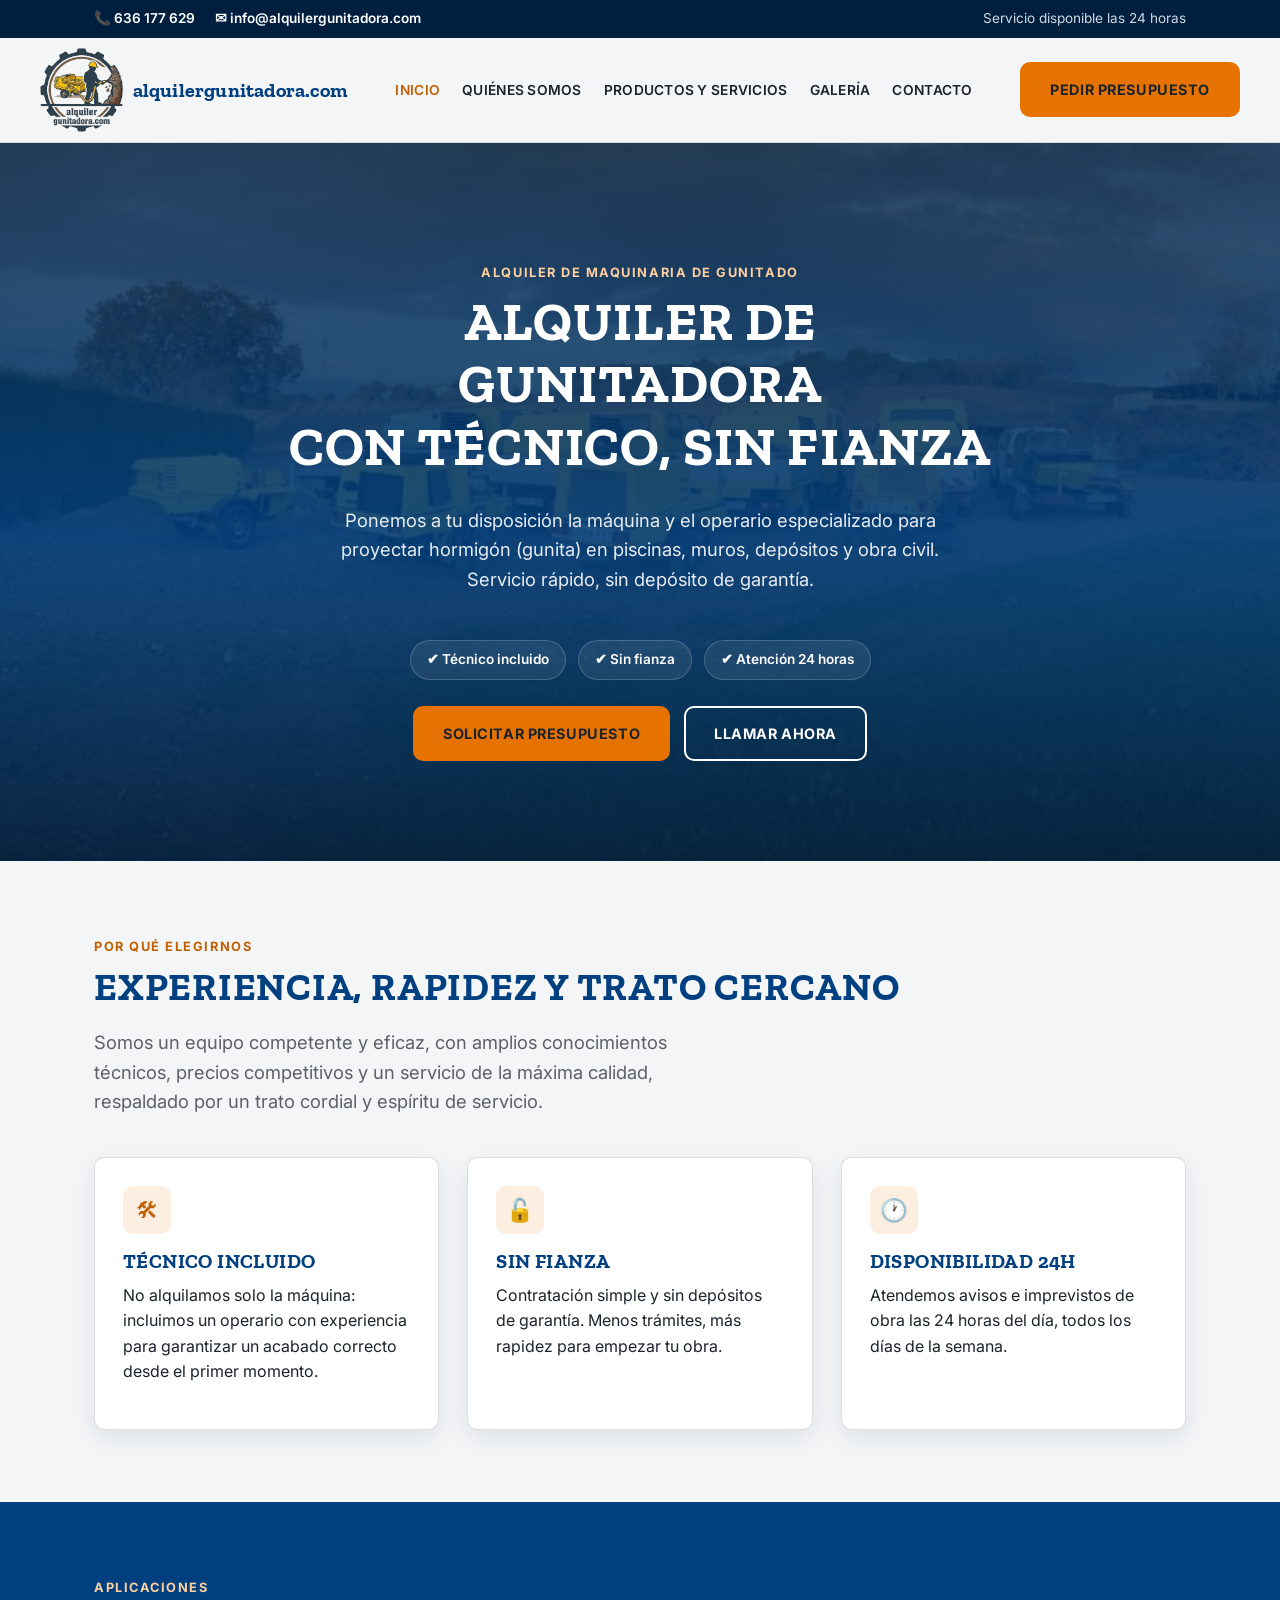
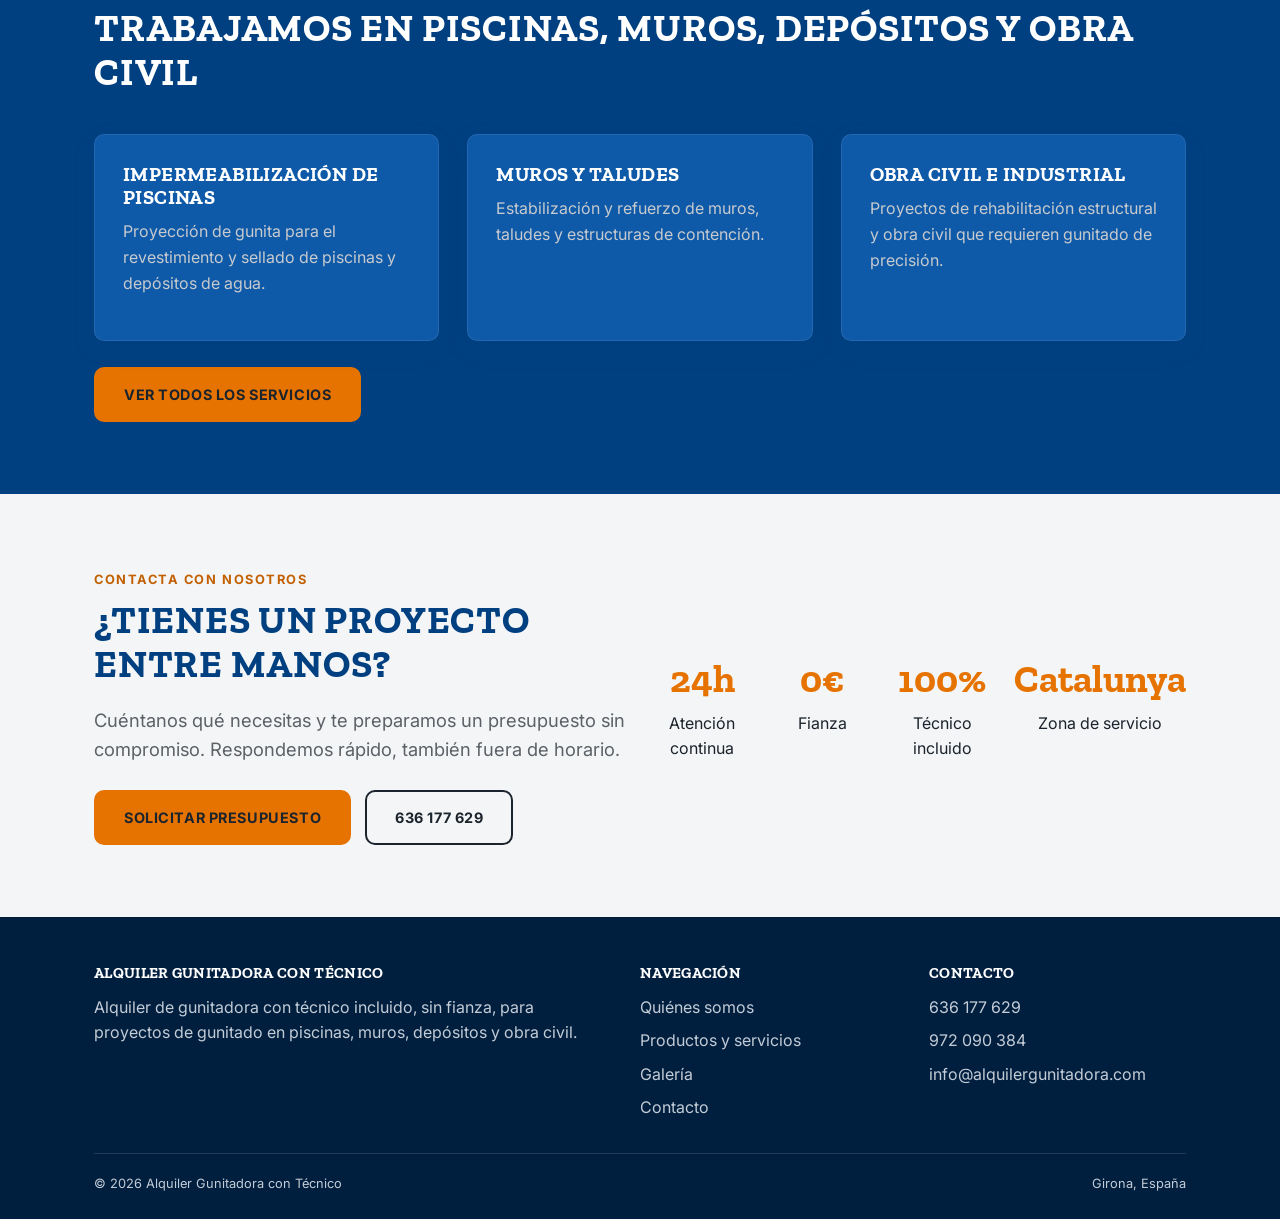
==== commit b2967e2e: "Cambiar zona de servicio de Girona a Catalunya Co-Authored-By: Claude Sonnet 5 <noreply@anthropic.co" ====
--- a/index.html
+++ b/index.html
@@ -128,7 +128,7 @@
         <div><strong>24h</strong>Atención continua</div>
         <div><strong>0€</strong>Fianza</div>
         <div><strong>100%</strong>Técnico incluido</div>
-        <div><strong>Girona</strong>Zona de servicio</div>
+        <div><strong>Catalunya</strong>Zona de servicio</div>
       </div>
     </div>
   </div>
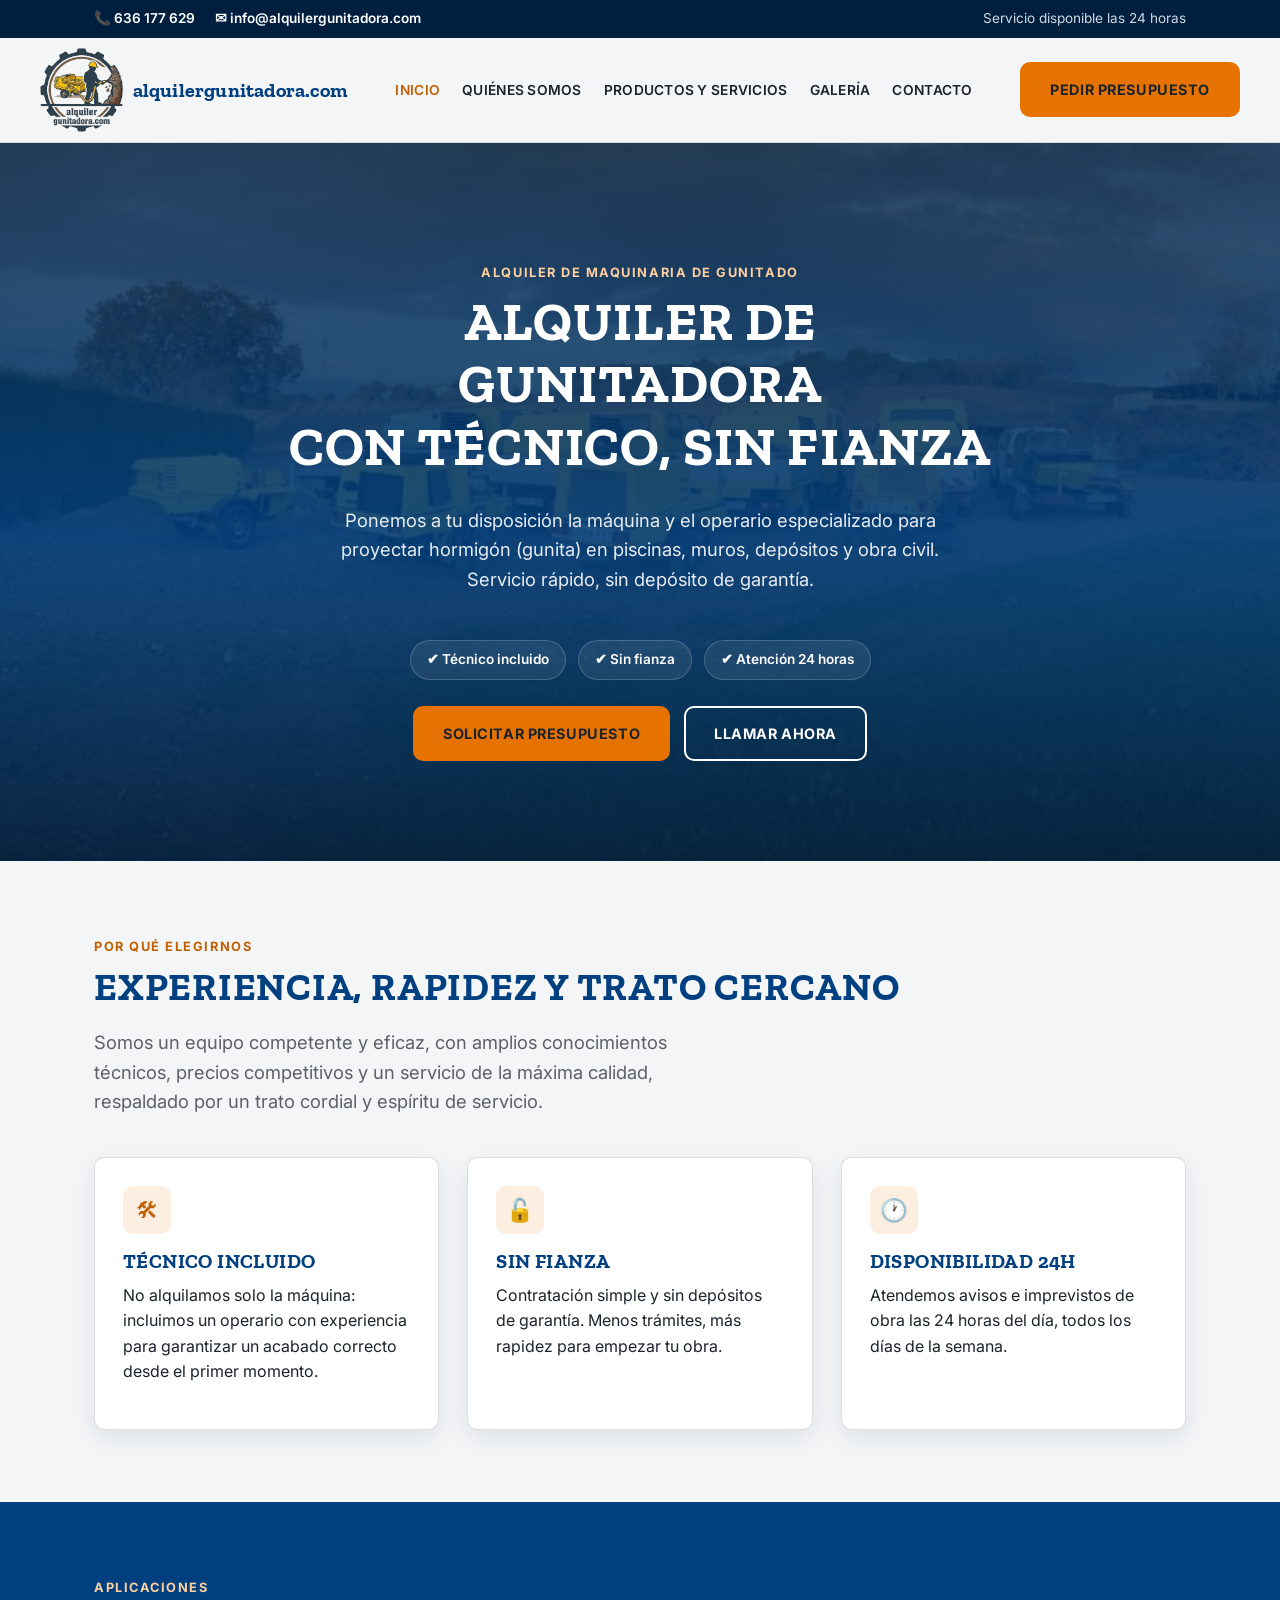
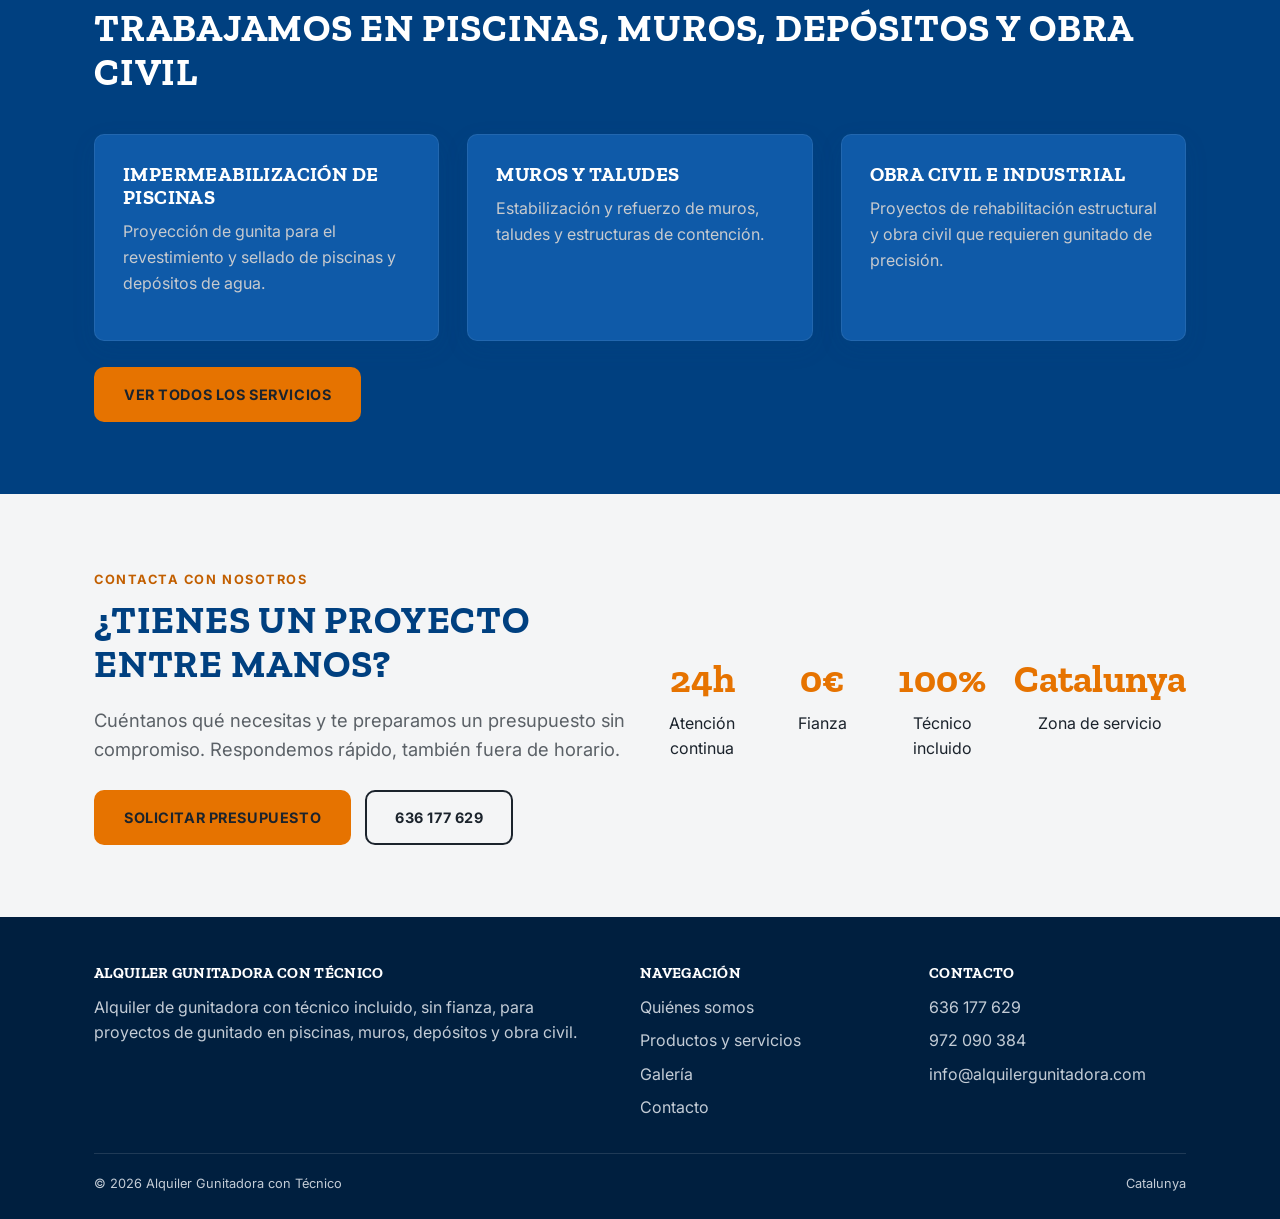
==== commit 7da6c7b6: "Eliminar toda mención de Girona como zona de servicio El título y meta descripción de la home decían" ====
--- a/index.html
+++ b/index.html
@@ -3,8 +3,8 @@
 <head>
 <meta charset="UTF-8">
 <meta name="viewport" content="width=device-width, initial-scale=1.0">
-<title>Alquiler Gunitadora con Técnico | Girona</title>
-<meta name="description" content="Alquiler de gunitadora con técnico incluido, sin fianza. Servicio disponible las 24 horas en Girona y alrededores. Presupuesto rápido y sin compromiso.">
+<title>Alquiler Gunitadora con Técnico | Catalunya</title>
+<meta name="description" content="Alquiler de gunitadora con técnico incluido, sin fianza. Servicio disponible las 24 horas en toda Catalunya. Presupuesto rápido y sin compromiso.">
 <link rel="preconnect" href="https://fonts.googleapis.com">
 <link href="https://fonts.googleapis.com/css2?family=Zilla+Slab:wght@600;700&family=Inter:wght@400;500;600;700&display=swap" rel="stylesheet">
 <link rel="icon" type="image/png" sizes="32x32" href="images/favicon-32.png">
@@ -161,7 +161,7 @@
     </div>
     <div class="footer-bottom">
       <span>© <span data-year></span> Alquiler Gunitadora con Técnico</span>
-      <span>Girona, España</span>
+      <span>Catalunya</span>
     </div>
   </div>
 </footer>
